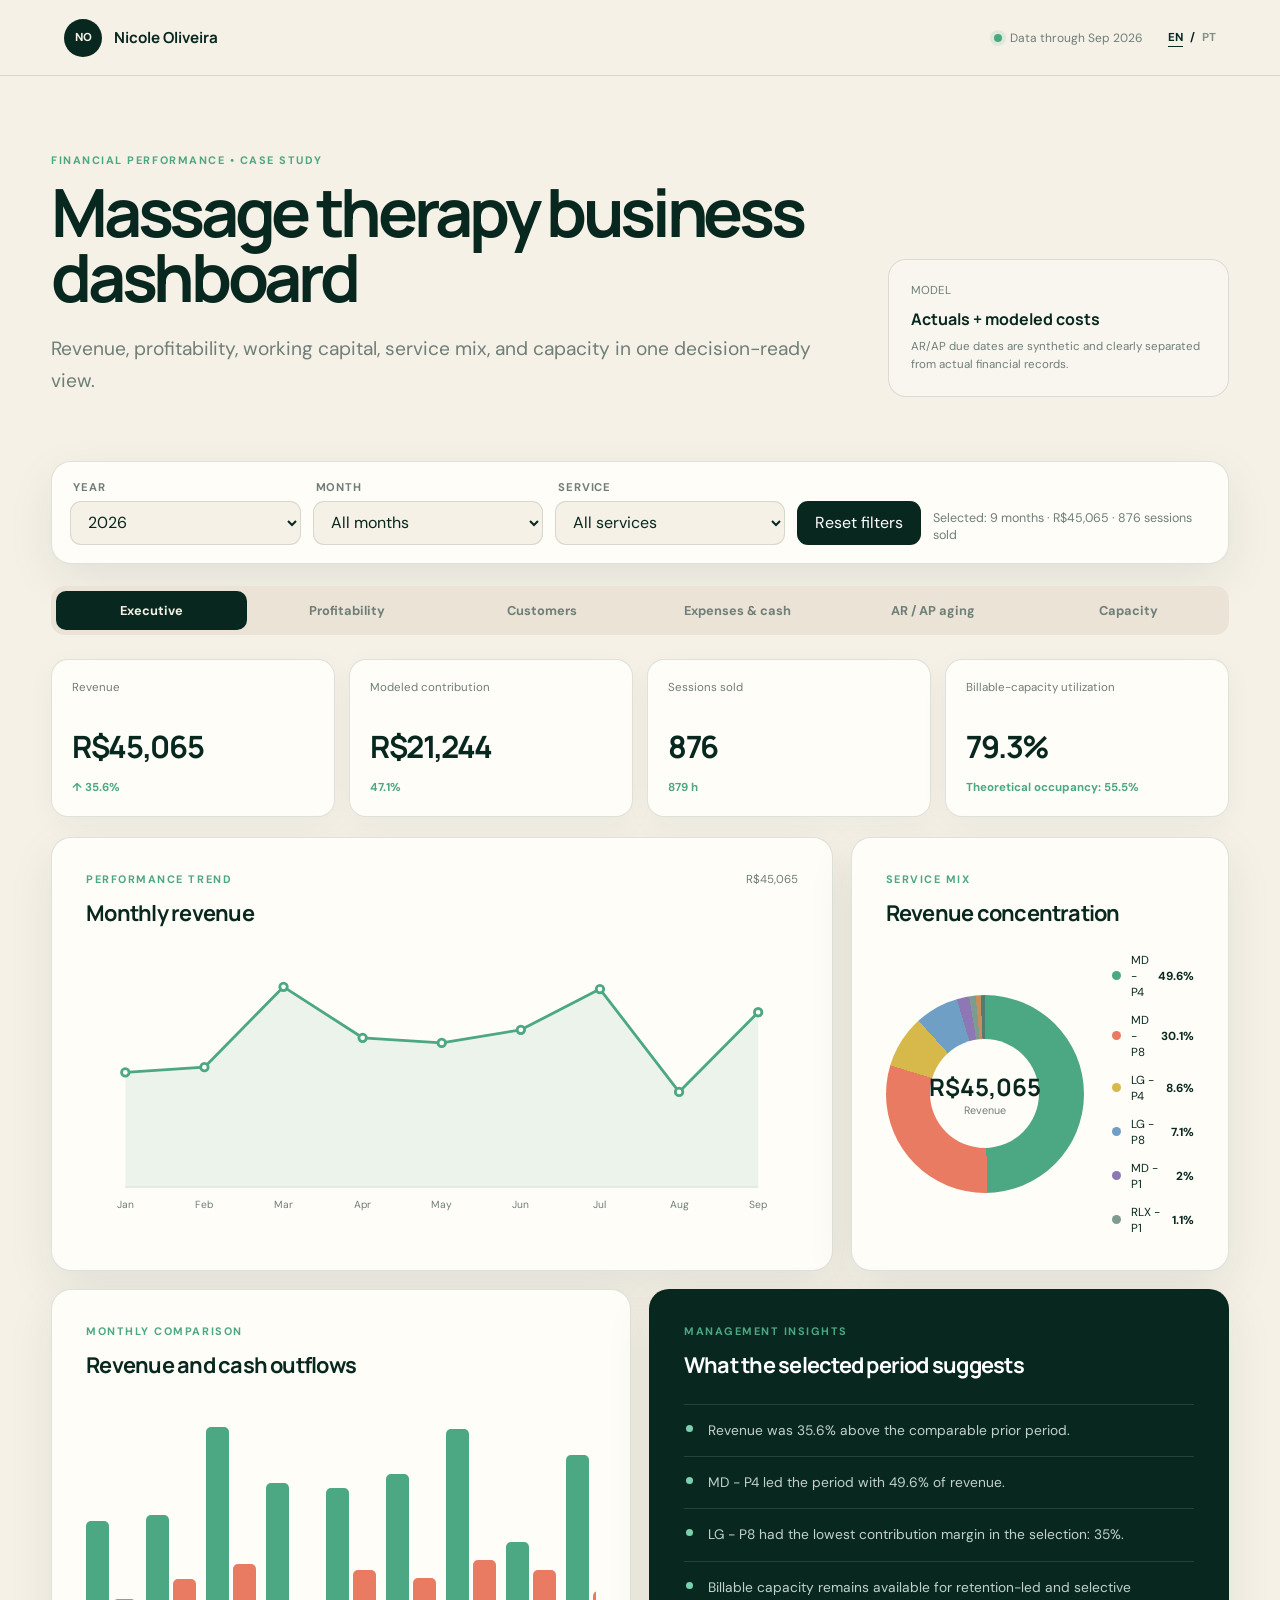
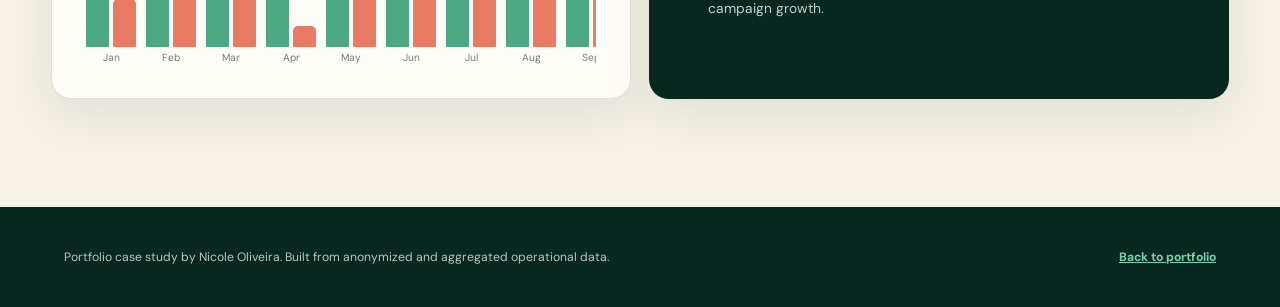
==== dashboard.html @ 1b16911d "Refresh dashboard language assets" ====
<!doctype html>
<html lang="en">
  <head>
    <meta charset="UTF-8" />
    <meta name="viewport" content="width=device-width, initial-scale=1.0" />
    <meta name="description" content="Interactive financial performance dashboard for a massage therapy practice." />
    <title>Financial Performance Dashboard | Nicole Oliveira</title>
    <link rel="preconnect" href="https://fonts.googleapis.com" />
    <link rel="preconnect" href="https://fonts.gstatic.com" crossorigin />
    <link href="https://fonts.googleapis.com/css2?family=DM+Sans:wght@400;500;600;700&amp;family=Manrope:wght@500;600;700&amp;display=swap" rel="stylesheet" />
    <link rel="stylesheet" href="dashboard.css" />
  </head>
  <body>
    <header class="dashboard-header">
      <a class="brand" id="portfolio-link" href="index.html#projects" aria-label="Back to Nicole Oliveira portfolio">
        <span>NO</span><strong>Nicole Oliveira</strong>
      </a>
      <div class="header-actions">
        <span class="data-status"><i></i><span data-i18n="status">Data through Sep 2026</span></span>
        <nav aria-label="Language selector">
          <a href="dashboard.html?lang=en" data-language="en">EN</a>
          <span>/</span>
          <a href="dashboard.html?lang=pt" data-language="pt">PT</a>
        </nav>
      </div>
    </header>

    <main>
      <section class="dashboard-intro">
        <div>
          <p class="eyebrow" data-i18n="eyebrow">FINANCIAL PERFORMANCE • CASE STUDY</p>
          <h1 data-i18n="title">Massage therapy business dashboard</h1>
          <p data-i18n="subtitle">Revenue, profitability, working capital, service mix, and capacity in one decision-ready view.</p>
        </div>
        <aside>
          <span data-i18n="modelLabel">MODEL</span>
          <strong data-i18n="modelValue">Actuals + modeled costs</strong>
          <small data-i18n="modelNote">AR/AP due dates are synthetic and clearly separated from actual financial records.</small>
        </aside>
      </section>

      <section class="filter-panel" aria-label="Dashboard filters">
        <label><span data-i18n="year">Year</span><select id="year-filter"></select></label>
        <label><span data-i18n="month">Month</span><select id="month-filter"></select></label>
        <label><span data-i18n="service">Service</span><select id="service-filter"></select></label>
        <button id="reset-filters" type="button" data-i18n="reset">Reset filters</button>
        <p id="filter-summary" aria-live="polite"></p>
      </section>

      <nav class="dashboard-tabs" aria-label="Dashboard views">
        <button class="active" data-view="executive" data-i18n="tabExecutive">Executive</button>
        <button data-view="profitability" data-i18n="tabProfitability">Profitability</button>
        <button data-view="customers" data-i18n="tabCustomers">Customers</button>
        <button data-view="cashflow" data-i18n="tabCashflow">Expenses &amp; cash</button>
        <button data-view="aging" data-i18n="tabAging">AR / AP aging</button>
        <button data-view="capacity" data-i18n="tabCapacity">Capacity</button>
      </nav>

      <section id="view-executive" class="dashboard-view active">
        <div id="executive-kpis" class="kpi-grid"></div>
        <div class="dashboard-grid wide-left">
          <article class="panel"><div class="panel-heading"><div><p data-i18n="trendLabel">PERFORMANCE TREND</p><h2 data-i18n="trendTitle">Monthly revenue</h2></div><span id="trend-total"></span></div><div id="revenue-trend" class="chart"></div></article>
          <article class="panel"><div class="panel-heading"><div><p data-i18n="mixLabel">SERVICE MIX</p><h2 data-i18n="mixTitle">Revenue concentration</h2></div></div><div id="service-mix" class="chart"></div></article>
        </div>
        <div class="dashboard-grid equal">
          <article class="panel"><div class="panel-heading"><div><p data-i18n="comparisonLabel">MONTHLY COMPARISON</p><h2 data-i18n="comparisonTitle">Revenue and cash outflows</h2></div></div><div id="revenue-expense-chart" class="chart"></div></article>
          <article class="panel insight-panel"><p data-i18n="insightsLabel">MANAGEMENT INSIGHTS</p><h2 data-i18n="insightsTitle">What the selected period suggests</h2><ul id="dynamic-insights"></ul></article>
        </div>
      </section>

      <section id="view-profitability" class="dashboard-view">
        <div id="profitability-kpis" class="kpi-grid compact"></div>
        <article class="panel"><div class="panel-heading"><div><p data-i18n="economicsLabel">SERVICE ECONOMICS</p><h2 data-i18n="economicsTitle">Revenue, contribution, margin, and profit per hour</h2></div></div><div class="table-wrap"><table><thead><tr><th data-i18n="service">Service</th><th data-i18n="revenue">Revenue</th><th data-i18n="sales">Sales</th><th data-i18n="hours">Hours</th><th data-i18n="contribution">Contribution</th><th data-i18n="margin">Margin</th><th data-i18n="profitHour">Profit / hour</th></tr></thead><tbody id="service-table"></tbody></table></div></article>
        <div class="dashboard-grid equal"><article class="panel"><div class="panel-heading"><div><p data-i18n="marginLabel">MARGIN PROFILE</p><h2 data-i18n="marginTitle">Contribution margin by service</h2></div></div><div id="margin-chart" class="chart"></div></article><article class="panel"><div class="panel-heading"><div><p data-i18n="pricingLabel">PRICING SIGNAL</p><h2 data-i18n="pricingTitle">Average realized price vs list price</h2></div></div><div id="pricing-chart" class="chart"></div></article></div>
      </section>

      <section id="view-customers" class="dashboard-view">
        <div id="customer-kpis" class="kpi-grid compact"></div>
        <div class="dashboard-grid equal"><article class="panel"><div class="panel-heading"><div><p data-i18n="retentionLabel">RETENTION</p><h2 data-i18n="retentionTitle">Repeat customer rate by year</h2></div></div><div id="retention-chart" class="chart"></div></article><article class="panel insight-panel"><p data-i18n="customerActionLabel">CUSTOMER ACTIONS</p><h2 data-i18n="customerActionTitle">How to turn retention into growth</h2><ul id="customer-actions"></ul></article></div>
      </section>

      <section id="view-cashflow" class="dashboard-view">
        <div id="cash-kpis" class="kpi-grid compact"></div>
        <div class="dashboard-grid equal"><article class="panel"><div class="panel-heading"><div><p data-i18n="expenseLabel">EXPENSE STRUCTURE</p><h2 data-i18n="expenseTitle">Spending by accounting group</h2></div></div><div id="expense-groups" class="chart"></div></article><article class="panel"><div class="panel-heading"><div><p data-i18n="cashLabel">CASH FLOW CLASSIFICATION</p><h2 data-i18n="cashTitle">Operating, investing, and financing</h2></div></div><div id="cash-flow-chart" class="chart"></div></article></div>
        <article class="panel"><div class="panel-heading"><div><p data-i18n="behaviorLabel">COST BEHAVIOR</p><h2 data-i18n="behaviorTitle">Fixed, variable, semivariable, and event-driven spending</h2></div></div><div id="behavior-chart" class="chart"></div></article>
      </section>

      <section id="view-aging" class="dashboard-view">
        <div id="aging-kpis" class="kpi-grid compact"></div>
        <div class="synthetic-banner"><strong data-i18n="syntheticTitle">Demonstration data</strong><span data-i18n="syntheticText">Payment and due dates used in AR/AP aging are synthetic. Actual revenue and expense amounts remain unchanged.</span></div>
        <div class="dashboard-grid equal"><article class="panel"><div class="panel-heading"><div><p>AR AGING</p><h2 data-i18n="arTitle">Accounts receivable by aging bucket</h2></div></div><div id="ar-aging-chart" class="chart"></div></article><article class="panel"><div class="panel-heading"><div><p>AP AGING</p><h2 data-i18n="apTitle">Accounts payable by aging bucket</h2></div></div><div id="ap-aging-chart" class="chart"></div></article></div>
      </section>

      <section id="view-capacity" class="dashboard-view">
        <div id="capacity-kpis" class="kpi-grid compact"></div>
        <article class="panel"><div class="panel-heading"><div><p data-i18n="capacityLabel">CAPACITY PLANNING</p><h2 data-i18n="capacityTitle">Theoretical and billable utilization by month</h2></div><span data-i18n="capacityNote">Billable capacity = 70% of 176 hours</span></div><div id="capacity-chart" class="chart"></div></article>
        <div class="dashboard-grid equal"><article class="panel insight-panel"><p data-i18n="peakLabel">PEAK MANAGEMENT</p><h2 data-i18n="peakTitle">Use pricing and mix when capacity is tight</h2><ul id="capacity-actions"></ul></article><article class="panel"><div class="panel-heading"><div><p data-i18n="serviceHoursLabel">SERVICE HOURS</p><h2 data-i18n="serviceHoursTitle">Hours consumed by service</h2></div></div><div id="service-hours-chart" class="chart"></div></article></div>
      </section>
    </main>

    <footer><p data-i18n="footer">Portfolio case study by Nicole Oliveira. Built from anonymized and aggregated operational data.</p><a id="footer-portfolio-link" href="index.html#projects" data-i18n="back">Back to portfolio</a></footer>
    <script src="dashboard.js?v=3d300482" defer></script>
  </body>
</html>
---- dashboard.css ----
:root {
  --ink: #08271f;
  --ink-2: #103a30;
  --paper: #f5f1e7;
  --paper-2: #ebe4d6;
  --mint: #79d2af;
  --mint-2: #4ca783;
  --coral: #e87b61;
  --gold: #d7b84b;
  --blue: #6f9fc5;
  --muted: #6f7e78;
  --line: rgba(8, 39, 31, 0.13);
  --shadow: 0 16px 48px rgba(8, 39, 31, 0.08);
}

* { box-sizing: border-box; }
html { scroll-behavior: smooth; }
body { margin: 0; color: var(--ink); background: var(--paper); font-family: "DM Sans", sans-serif; }
button, select { font: inherit; }
a { color: inherit; }

.dashboard-header { position: sticky; top: 0; z-index: 20; display: flex; min-height: 76px; padding: 0 clamp(22px, 5vw, 72px); align-items: center; justify-content: space-between; border-bottom: 1px solid var(--line); background: rgba(245, 241, 231, 0.94); backdrop-filter: blur(16px); }
.brand { display: flex; align-items: center; gap: 12px; text-decoration: none; }
.brand > span { display: grid; width: 38px; aspect-ratio: 1; place-items: center; border-radius: 50%; color: var(--paper); background: var(--ink); font-size: .72rem; font-weight: 700; }
.brand strong { font-family: Manrope, sans-serif; font-size: .95rem; }
.header-actions { display: flex; align-items: center; gap: 25px; }
.header-actions nav { display: flex; gap: 7px; font-size: .72rem; font-weight: 700; }
.header-actions nav a { text-decoration: none; opacity: .48; }
.header-actions nav a.active { opacity: 1; text-decoration: underline; text-underline-offset: 5px; }
.data-status { display: flex; align-items: center; gap: 8px; color: var(--muted); font-size: .75rem; }
.data-status i { width: 8px; height: 8px; border-radius: 50%; background: var(--mint-2); box-shadow: 0 0 0 4px rgba(76,167,131,.12); }

main { width: min(1500px, 100%); margin: auto; padding: clamp(42px, 6vw, 84px) clamp(18px, 4vw, 62px) 90px; }
.dashboard-intro { display: grid; align-items: end; grid-template-columns: 1.4fr .6fr; gap: 40px; }
.eyebrow, .panel-heading p, .insight-panel > p { margin: 0 0 12px; color: var(--mint-2); font-size: .68rem; font-weight: 700; letter-spacing: .14em; }
.dashboard-intro h1 { max-width: 850px; margin: 0; font-family: Manrope, sans-serif; font-size: clamp(2.35rem, 5.2vw, 5.4rem); letter-spacing: -.065em; line-height: .98; }
.dashboard-intro > div > p:last-child { max-width: 760px; margin: 24px 0 0; color: var(--muted); font-size: clamp(1rem, 1.5vw, 1.2rem); line-height: 1.65; }
.dashboard-intro aside { padding: 22px; border: 1px solid var(--line); border-radius: 18px; background: rgba(255,255,255,.38); }
.dashboard-intro aside span, .dashboard-intro aside small { display: block; color: var(--muted); font-size: .72rem; line-height: 1.55; }
.dashboard-intro aside strong { display: block; margin: 8px 0; font-family: Manrope, sans-serif; }

.filter-panel { display: grid; margin: clamp(38px, 5vw, 65px) 0 22px; padding: 18px; align-items: end; border: 1px solid var(--line); border-radius: 20px; background: #fffdf8; box-shadow: var(--shadow); grid-template-columns: repeat(3, minmax(130px, 1fr)) auto minmax(180px, 1.2fr); gap: 12px; }
.filter-panel label span { display: block; margin: 0 0 7px 3px; color: var(--muted); font-size: .7rem; font-weight: 700; text-transform: uppercase; letter-spacing: .08em; }
.filter-panel select { width: 100%; min-height: 44px; padding: 0 38px 0 13px; border: 1px solid var(--line); border-radius: 11px; color: var(--ink); background: var(--paper); }
.filter-panel button { min-height: 44px; padding: 0 18px; border: 0; border-radius: 11px; color: white; background: var(--ink); cursor: pointer; }
.filter-panel p { margin: 0; color: var(--muted); font-size: .78rem; line-height: 1.4; }

.dashboard-tabs { display: flex; margin: 0 0 24px; padding: 5px; gap: 4px; overflow-x: auto; border-radius: 14px; background: var(--paper-2); }
.dashboard-tabs button { flex: 1; min-width: max-content; padding: 11px 14px; border: 0; border-radius: 10px; color: var(--muted); background: transparent; cursor: pointer; font-size: .8rem; font-weight: 700; }
.dashboard-tabs button.active { color: var(--paper); background: var(--ink); }
.dashboard-view { display: none; }
.dashboard-view.active { display: block; animation: reveal .25s ease; }
@keyframes reveal { from { opacity: .3; transform: translateY(5px); } }

.kpi-grid { display: grid; margin-bottom: 20px; grid-template-columns: repeat(4, 1fr); gap: 14px; }
.kpi-grid.compact { grid-template-columns: repeat(4, 1fr); }
.kpi { min-height: 145px; padding: 20px; border: 1px solid var(--line); border-radius: 17px; background: #fffdf8; box-shadow: 0 8px 28px rgba(8,39,31,.045); }
.kpi small { display: block; min-height: 32px; color: var(--muted); font-size: .72rem; line-height: 1.35; }
.kpi strong { display: block; margin: 13px 0 8px; font-family: Manrope, sans-serif; font-size: clamp(1.45rem, 2.4vw, 2.35rem); letter-spacing: -.045em; }
.kpi span { color: var(--mint-2); font-size: .72rem; font-weight: 700; }
.kpi.negative span { color: var(--coral); }

.dashboard-grid { display: grid; margin-bottom: 18px; gap: 18px; }
.dashboard-grid.wide-left { grid-template-columns: 1.55fr .75fr; }
.dashboard-grid.equal { grid-template-columns: repeat(2, 1fr); }
.panel { min-width: 0; padding: clamp(20px, 2.8vw, 34px); border: 1px solid var(--line); border-radius: 20px; background: #fffdf8; box-shadow: var(--shadow); }
.panel-heading { display: flex; margin-bottom: 24px; align-items: start; justify-content: space-between; gap: 20px; }
.panel-heading h2, .insight-panel h2 { margin: 0; font-family: Manrope, sans-serif; font-size: clamp(1.1rem, 1.7vw, 1.55rem); letter-spacing: -.035em; }
.panel-heading > span { color: var(--muted); font-size: .72rem; }
.chart { min-height: 250px; }

.bar-list { display: grid; gap: 15px; }
.bar-row { display: grid; grid-template-columns: minmax(90px, 1fr) minmax(130px, 3fr) auto; align-items: center; gap: 12px; }
.bar-row label { overflow: hidden; font-size: .77rem; text-overflow: ellipsis; white-space: nowrap; }
.bar-track { height: 11px; overflow: hidden; border-radius: 999px; background: var(--paper-2); }
.bar-track i { display: block; height: 100%; border-radius: inherit; background: var(--mint-2); }
.bar-row:nth-child(2n) .bar-track i { background: var(--coral); }
.bar-row b { min-width: 74px; font-size: .74rem; text-align: right; }

.donut-wrap { display: grid; grid-template-columns: minmax(150px, 220px) 1fr; align-items: center; gap: 28px; }
.data-donut { position: relative; display: grid; width: 100%; aspect-ratio: 1; place-items: center; border-radius: 50%; }
.data-donut::after { width: 55%; height: 55%; content: ""; border-radius: 50%; background: #fffdf8; }
.donut-center { position: absolute; z-index: 1; text-align: center; }
.donut-center strong, .donut-center span { display: block; }
.donut-center strong { font-family: Manrope, sans-serif; font-size: 1.5rem; }
.donut-center span { color: var(--muted); font-size: .67rem; }
.legend { display: grid; gap: 12px; }
.legend div { display: grid; grid-template-columns: 10px 1fr auto; align-items: center; gap: 9px; font-size: .73rem; }
.legend i { width: 9px; height: 9px; border-radius: 50%; }

.trend-svg { width: 100%; height: 270px; overflow: visible; }
.trend-svg text { fill: var(--muted); font: 11px "DM Sans"; }
.trend-svg .grid { stroke: var(--line); stroke-width: 1; }
.trend-svg .area { fill: rgba(76,167,131,.11); }
.trend-svg .line { fill: none; stroke: var(--mint-2); stroke-width: 3; stroke-linecap: round; stroke-linejoin: round; }
.trend-svg circle { fill: #fffdf8; stroke: var(--mint-2); stroke-width: 3; }

.comparison-bars { display: flex; min-height: 260px; align-items: end; gap: 10px; overflow-x: auto; }
.comparison-group { display: grid; min-width: 50px; flex: 1; grid-template-columns: 1fr 1fr; align-items: end; gap: 4px; }
.comparison-group i { display: block; min-height: 2px; border-radius: 5px 5px 1px 1px; background: var(--mint-2); }
.comparison-group i:nth-child(2) { background: var(--coral); }
.comparison-group span { grid-column: 1 / -1; color: var(--muted); font-size: .64rem; text-align: center; }

.insight-panel { color: var(--paper); background: var(--ink); }
.insight-panel h2 { color: white; }
.insight-panel ul { margin: 24px 0 0; padding: 0; list-style: none; }
.insight-panel li { position: relative; padding: 15px 0 15px 24px; border-top: 1px solid rgba(255,255,255,.12); color: #c3d1cc; font-size: .86rem; line-height: 1.55; }
.insight-panel li::before { position: absolute; top: 20px; left: 2px; width: 7px; height: 7px; content: ""; border-radius: 50%; background: var(--mint); }

.table-wrap { overflow-x: auto; }
table { width: 100%; border-collapse: collapse; }
th, td { padding: 14px 12px; border-bottom: 1px solid var(--line); font-size: .78rem; text-align: right; white-space: nowrap; }
th { color: var(--muted); font-size: .66rem; letter-spacing: .06em; text-transform: uppercase; }
th:first-child, td:first-child { text-align: left; }
td strong { font-weight: 700; }
.margin-pill { display: inline-block; min-width: 58px; padding: 5px 8px; border-radius: 999px; color: var(--ink); background: rgba(121,210,175,.25); text-align: center; }
.margin-pill.low { color: #7d2d1c; background: rgba(232,123,97,.2); }

.synthetic-banner { display: flex; margin: 0 0 18px; padding: 15px 18px; align-items: center; gap: 15px; border: 1px solid rgba(215,184,75,.45); border-radius: 14px; background: rgba(215,184,75,.13); }
.synthetic-banner strong { font-size: .78rem; }
.synthetic-banner span { color: var(--muted); font-size: .76rem; }

.capacity-list { display: grid; gap: 14px; }
.capacity-row { display: grid; grid-template-columns: 62px 1fr 80px; align-items: center; gap: 12px; }
.capacity-row > span { color: var(--muted); font-size: .7rem; }
.capacity-track { position: relative; height: 22px; border-radius: 7px; background: var(--paper-2); }
.capacity-track::after { position: absolute; top: -3px; bottom: -3px; left: 70%; width: 2px; content: ""; background: var(--gold); }
.capacity-track i { display: block; height: 100%; max-width: 100%; border-radius: inherit; background: var(--mint-2); }
.capacity-row.high .capacity-track i { background: var(--coral); }
.capacity-row b { font-size: .72rem; text-align: right; }

footer { display: flex; padding: 30px clamp(22px, 5vw, 72px); align-items: center; justify-content: space-between; gap: 20px; color: #b7c8c1; background: var(--ink); font-size: .76rem; }
footer a { color: var(--mint); font-weight: 700; }

@media (max-width: 1050px) {
  .filter-panel { grid-template-columns: repeat(3, 1fr); }
  .filter-panel p { grid-column: 2 / -1; }
  .kpi-grid, .kpi-grid.compact { grid-template-columns: repeat(2, 1fr); }
  .dashboard-grid.wide-left { grid-template-columns: 1fr; }
}

@media (max-width: 760px) {
  .dashboard-header { min-height: 66px; }
  .brand strong, .data-status { display: none; }
  .dashboard-intro { grid-template-columns: 1fr; }
  .filter-panel { grid-template-columns: 1fr 1fr; }
  .filter-panel label:last-of-type { grid-column: 1 / -1; }
  .filter-panel p { grid-column: 1 / -1; }
  .dashboard-grid.equal { grid-template-columns: 1fr; }
  .donut-wrap { grid-template-columns: 1fr; }
  .data-donut { width: min(210px, 70%); margin: auto; }
  .bar-row { grid-template-columns: minmax(80px, 1fr) minmax(100px, 2fr); }
  .bar-row b { grid-column: 2; text-align: left; }
  footer { align-items: start; flex-direction: column; }
}

@media (max-width: 480px) {
  main { padding-inline: 14px; }
  .filter-panel, .kpi-grid, .kpi-grid.compact { grid-template-columns: 1fr; }
  .filter-panel label:last-of-type, .filter-panel p { grid-column: auto; }
  .kpi { min-height: 120px; }
  .panel { padding: 18px; }
  .synthetic-banner { align-items: start; flex-direction: column; }
}
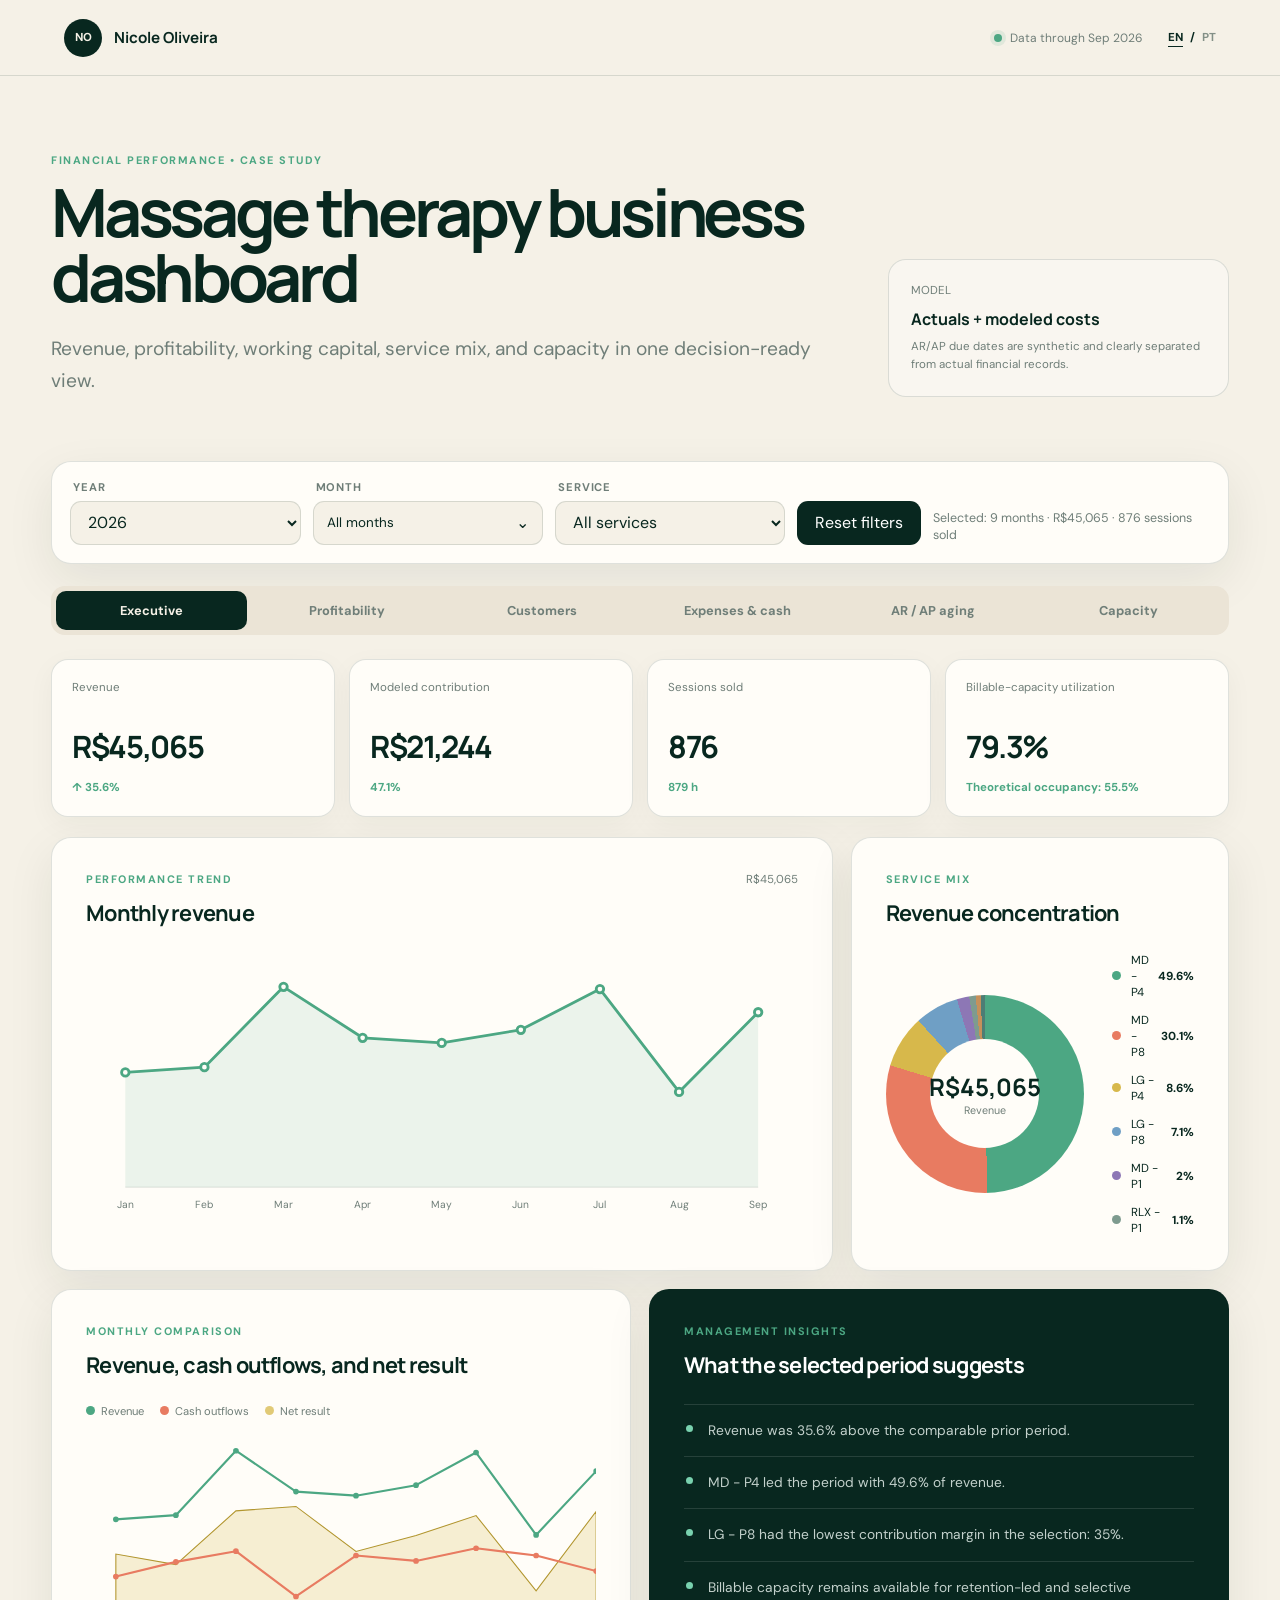
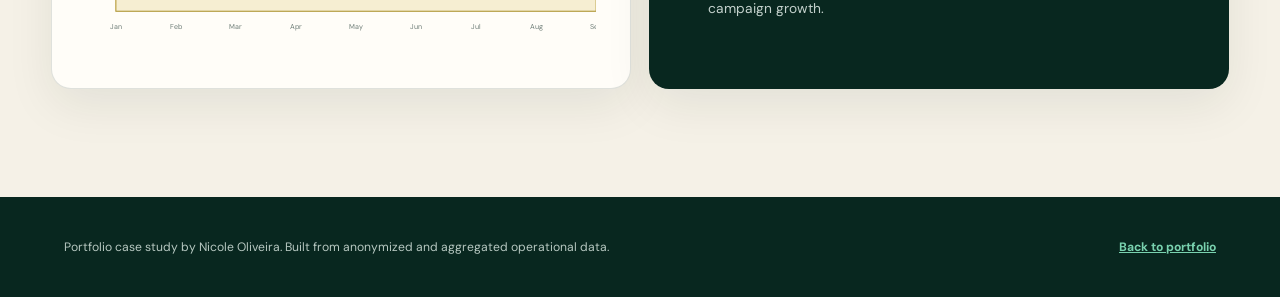
==== commit 36f8b8ea: "Add multi-month analysis and realistic AR AP aging" ====
--- a/dashboard.html
+++ b/dashboard.html
@@ -8,7 +8,7 @@
     <link rel="preconnect" href="https://fonts.googleapis.com" />
     <link rel="preconnect" href="https://fonts.gstatic.com" crossorigin />
     <link href="https://fonts.googleapis.com/css2?family=DM+Sans:wght@400;500;600;700&amp;family=Manrope:wght@500;600;700&amp;display=swap" rel="stylesheet" />
-    <link rel="stylesheet" href="dashboard.css" />
+    <link rel="stylesheet" href="dashboard.css?v=20261008-1" />
   </head>
   <body>
     <header class="dashboard-header">
@@ -41,7 +41,7 @@
 
       <section class="filter-panel" aria-label="Dashboard filters">
         <label><span data-i18n="year">Year</span><select id="year-filter"></select></label>
-        <label><span data-i18n="month">Month</span><select id="month-filter"></select></label>
+        <div class="month-control"><span data-i18n="month">Month</span><details id="month-filter" class="multi-select"><summary id="month-summary">All months</summary><div id="month-options" class="month-options"></div></details></div>
         <label><span data-i18n="service">Service</span><select id="service-filter"></select></label>
         <button id="reset-filters" type="button" data-i18n="reset">Reset filters</button>
         <p id="filter-summary" aria-live="polite"></p>
@@ -63,7 +63,7 @@
           <article class="panel"><div class="panel-heading"><div><p data-i18n="mixLabel">SERVICE MIX</p><h2 data-i18n="mixTitle">Revenue concentration</h2></div></div><div id="service-mix" class="chart"></div></article>
         </div>
         <div class="dashboard-grid equal">
-          <article class="panel"><div class="panel-heading"><div><p data-i18n="comparisonLabel">MONTHLY COMPARISON</p><h2 data-i18n="comparisonTitle">Revenue and cash outflows</h2></div></div><div id="revenue-expense-chart" class="chart"></div></article>
+          <article class="panel"><div class="panel-heading"><div><p data-i18n="comparisonLabel">MONTHLY COMPARISON</p><h2 data-i18n="comparisonTitle">Revenue, cash outflows, and net result</h2></div></div><div id="revenue-expense-chart" class="chart"></div></article>
           <article class="panel insight-panel"><p data-i18n="insightsLabel">MANAGEMENT INSIGHTS</p><h2 data-i18n="insightsTitle">What the selected period suggests</h2><ul id="dynamic-insights"></ul></article>
         </div>
       </section>
@@ -87,7 +87,7 @@
 
       <section id="view-aging" class="dashboard-view">
         <div id="aging-kpis" class="kpi-grid compact"></div>
-        <div class="synthetic-banner"><strong data-i18n="syntheticTitle">Demonstration data</strong><span data-i18n="syntheticText">Payment and due dates used in AR/AP aging are synthetic. Actual revenue and expense amounts remain unchanged.</span></div>
+        <div class="synthetic-banner"><strong data-i18n="syntheticTitle">Demonstration data</strong><span data-i18n="syntheticText">AR/AP payment timing and aging buckets are synthetic. Past-due percentages refer only to the current open balance, not to all transactions. Actual revenue and expense amounts remain unchanged.</span></div>
         <div class="dashboard-grid equal"><article class="panel"><div class="panel-heading"><div><p>AR AGING</p><h2 data-i18n="arTitle">Accounts receivable by aging bucket</h2></div></div><div id="ar-aging-chart" class="chart"></div></article><article class="panel"><div class="panel-heading"><div><p>AP AGING</p><h2 data-i18n="apTitle">Accounts payable by aging bucket</h2></div></div><div id="ap-aging-chart" class="chart"></div></article></div>
       </section>
 
@@ -99,6 +99,6 @@
     </main>
 
     <footer><p data-i18n="footer">Portfolio case study by Nicole Oliveira. Built from anonymized and aggregated operational data.</p><a id="footer-portfolio-link" href="index.html#projects" data-i18n="back">Back to portfolio</a></footer>
-    <script src="dashboard.js?v=3d300482" defer></script>
+    <script src="dashboard.js?v=20261008-1" defer></script>
   </body>
 </html>
--- a/dashboard.css
+++ b/dashboard.css
@@ -40,7 +40,7 @@
 .dashboard-intro aside strong { display: block; margin: 8px 0; font-family: Manrope, sans-serif; }
 
 .filter-panel { display: grid; margin: clamp(38px, 5vw, 65px) 0 22px; padding: 18px; align-items: end; border: 1px solid var(--line); border-radius: 20px; background: #fffdf8; box-shadow: var(--shadow); grid-template-columns: repeat(3, minmax(130px, 1fr)) auto minmax(180px, 1.2fr); gap: 12px; }
-.filter-panel label span { display: block; margin: 0 0 7px 3px; color: var(--muted); font-size: .7rem; font-weight: 700; text-transform: uppercase; letter-spacing: .08em; }
+.filter-panel > label span, .month-control > span { display: block; margin: 0 0 7px 3px; color: var(--muted); font-size: .7rem; font-weight: 700; text-transform: uppercase; letter-spacing: .08em; }
 .filter-panel select { width: 100%; min-height: 44px; padding: 0 38px 0 13px; border: 1px solid var(--line); border-radius: 11px; color: var(--ink); background: var(--paper); }
 .filter-panel button { min-height: 44px; padding: 0 18px; border: 0; border-radius: 11px; color: white; background: var(--ink); cursor: pointer; }
 .filter-panel p { margin: 0; color: var(--muted); font-size: .78rem; line-height: 1.4; }
@@ -95,11 +95,20 @@
 .trend-svg .line { fill: none; stroke: var(--mint-2); stroke-width: 3; stroke-linecap: round; stroke-linejoin: round; }
 .trend-svg circle { fill: #fffdf8; stroke: var(--mint-2); stroke-width: 3; }
 
-.comparison-bars { display: flex; min-height: 260px; align-items: end; gap: 10px; overflow-x: auto; }
-.comparison-group { display: grid; min-width: 50px; flex: 1; grid-template-columns: 1fr 1fr; align-items: end; gap: 4px; }
-.comparison-group i { display: block; min-height: 2px; border-radius: 5px 5px 1px 1px; background: var(--mint-2); }
-.comparison-group i:nth-child(2) { background: var(--coral); }
-.comparison-group span { grid-column: 1 / -1; color: var(--muted); font-size: .64rem; text-align: center; }
+.combo-legend { display: flex; margin-bottom: 10px; gap: 16px; flex-wrap: wrap; color: var(--muted); font-size: .7rem; }
+.combo-legend span::before { display: inline-block; width: 9px; height: 9px; margin-right: 6px; content: ""; border-radius: 50%; background: var(--mint-2); }
+.combo-legend .expenses::before { background: var(--coral); }
+.combo-legend .result::before { background: rgba(215,184,75,.75); }
+.combo-svg { width: 100%; min-width: 540px; overflow: visible; }
+.combo-svg .zero { stroke: #c7cfc9; stroke-width: 1; }
+.combo-svg .result-area { fill: rgba(215,184,75,.22); stroke: #b2962f; stroke-width: 1.5; }
+.combo-svg .revenue-line, .combo-svg .expense-line { fill: none; stroke-width: 3; stroke-linecap: round; stroke-linejoin: round; }
+.combo-svg .revenue-line { stroke: var(--mint-2); }
+.combo-svg .expense-line { stroke: var(--coral); }
+.combo-svg .revenue-point { fill: var(--mint-2); }
+.combo-svg .expense-point { fill: var(--coral); }
+.combo-svg text { fill: var(--muted); font-size: 10px; }
+#revenue-expense-chart { overflow-x: auto; }
 
 .insight-panel { color: var(--paper); background: var(--ink); }
 .insight-panel h2 { color: white; }
@@ -162,3 +171,12 @@
   .panel { padding: 18px; }
   .synthetic-banner { align-items: start; flex-direction: column; }
 }
+.month-control { position: relative; min-width: 0; }
+.multi-select { position: relative; }
+.multi-select summary { display: flex; min-height: 44px; padding: 0 13px; align-items: center; justify-content: space-between; overflow: hidden; border: 1px solid var(--line); border-radius: 11px; background: var(--paper); cursor: pointer; font-size: .84rem; text-overflow: ellipsis; white-space: nowrap; list-style: none; }
+.multi-select summary::-webkit-details-marker { display: none; }
+.multi-select summary::after { content: "⌄"; font-size: 1rem; }
+.month-options { position: absolute; z-index: 20; top: calc(100% + 7px); left: 0; display: grid; width: max(100%, 210px); max-height: 285px; padding: 10px; overflow-y: auto; border: 1px solid var(--line); border-radius: 13px; background: #fffdf8; box-shadow: var(--shadow); grid-template-columns: 1fr 1fr; gap: 4px; }
+.month-options label { display: flex; padding: 8px; align-items: center; gap: 8px; border-radius: 8px; cursor: pointer; font-size: .76rem; text-transform: capitalize; }
+.month-options label:hover { background: var(--paper-2); }
+.month-options input { accent-color: var(--ink); }
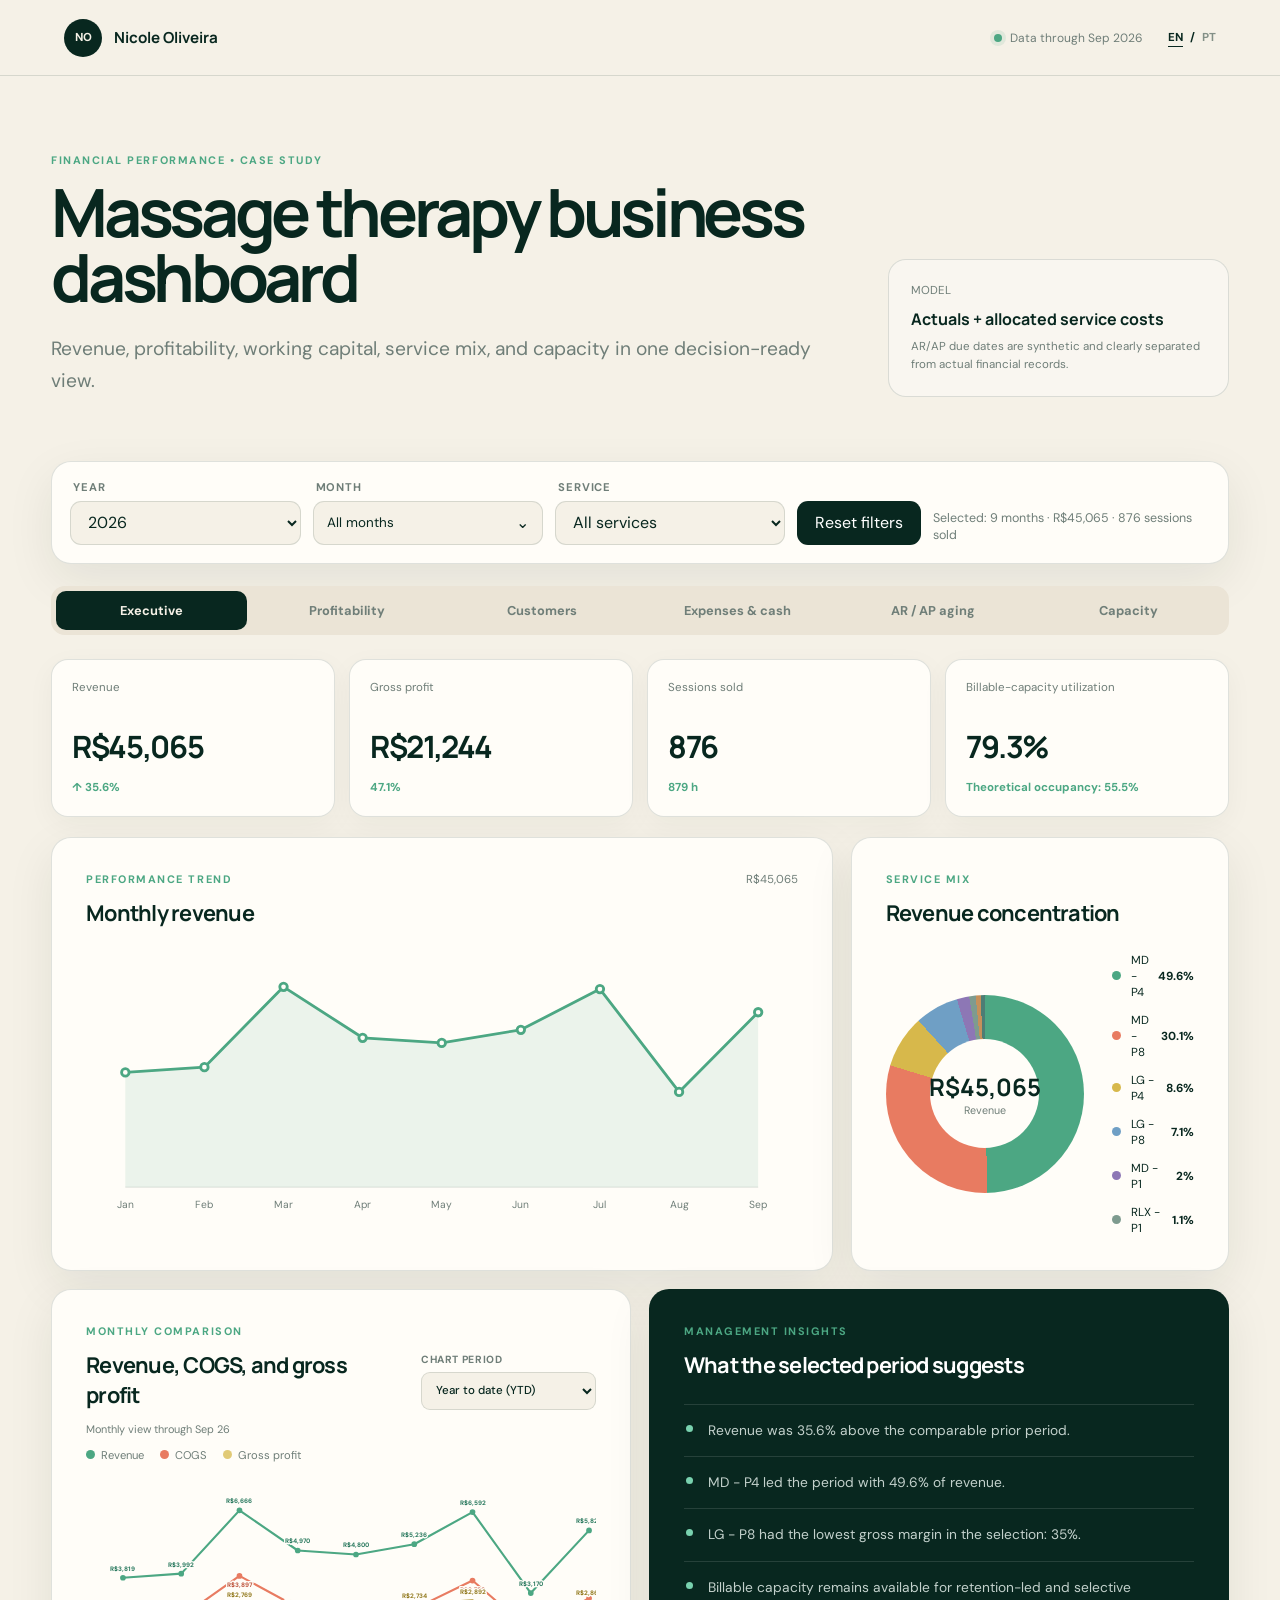
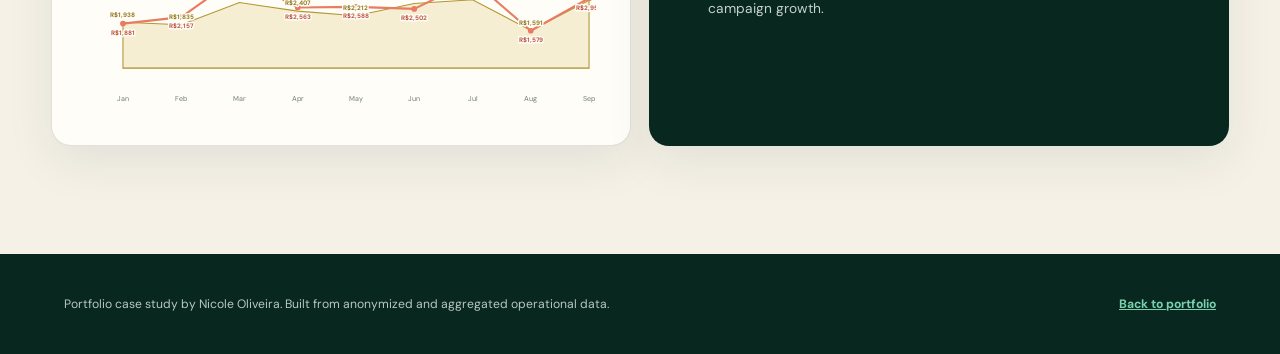
==== commit 14190a1b: "Add independent YTD filter to monthly comparison Keep September reporting metrics separate while all" ====
--- a/dashboard.html
+++ b/dashboard.html
@@ -8,7 +8,7 @@
     <link rel="preconnect" href="https://fonts.googleapis.com" />
     <link rel="preconnect" href="https://fonts.gstatic.com" crossorigin />
     <link href="https://fonts.googleapis.com/css2?family=DM+Sans:wght@400;500;600;700&amp;family=Manrope:wght@500;600;700&amp;display=swap" rel="stylesheet" />
-    <link rel="stylesheet" href="dashboard.css?v=20261008-1" />
+    <link rel="stylesheet" href="dashboard.css?v=20261009-2" />
   </head>
   <body>
     <header class="dashboard-header">
@@ -63,7 +63,7 @@
           <article class="panel"><div class="panel-heading"><div><p data-i18n="mixLabel">SERVICE MIX</p><h2 data-i18n="mixTitle">Revenue concentration</h2></div></div><div id="service-mix" class="chart"></div></article>
         </div>
         <div class="dashboard-grid equal">
-          <article class="panel"><div class="panel-heading"><div><p data-i18n="comparisonLabel">MONTHLY COMPARISON</p><h2 data-i18n="comparisonTitle">Revenue, cash outflows, and net result</h2></div></div><div id="revenue-expense-chart" class="chart"></div></article>
+          <article class="panel"><div class="panel-heading comparison-heading"><div><p data-i18n="comparisonLabel">MONTHLY COMPARISON</p><h2 data-i18n="comparisonTitle">Revenue, COGS, and gross profit</h2></div><label class="chart-period-control"><span data-i18n="chartPeriod">Chart period</span><select id="comparison-period"><option value="ytd" data-i18n="chartYtd">Year to date (YTD)</option><option value="selected" data-i18n="chartSelected">Selected period</option></select></label></div><div id="comparison-period-note" class="chart-period-note"></div><div id="revenue-expense-chart" class="chart"></div></article>
           <article class="panel insight-panel"><p data-i18n="insightsLabel">MANAGEMENT INSIGHTS</p><h2 data-i18n="insightsTitle">What the selected period suggests</h2><ul id="dynamic-insights"></ul></article>
         </div>
       </section>
@@ -99,6 +99,6 @@
     </main>
 
     <footer><p data-i18n="footer">Portfolio case study by Nicole Oliveira. Built from anonymized and aggregated operational data.</p><a id="footer-portfolio-link" href="index.html#projects" data-i18n="back">Back to portfolio</a></footer>
-    <script src="dashboard.js?v=20261008-1" defer></script>
+    <script src="dashboard.js?v=20261009-2" defer></script>
   </body>
 </html>
--- a/dashboard.css
+++ b/dashboard.css
@@ -96,6 +96,10 @@
 .trend-svg circle { fill: #fffdf8; stroke: var(--mint-2); stroke-width: 3; }
 
 .combo-legend { display: flex; margin-bottom: 10px; gap: 16px; flex-wrap: wrap; color: var(--muted); font-size: .7rem; }
+.comparison-heading { align-items: end; }
+.chart-period-control { display: grid; min-width: 175px; gap: 6px; color: var(--muted); font-size: .65rem; font-weight: 700; letter-spacing: .06em; text-transform: uppercase; }
+.chart-period-control select { min-height: 38px; padding: 0 32px 0 10px; border: 1px solid var(--line); border-radius: 9px; color: var(--ink); background: var(--paper); font: 500 .72rem "DM Sans", sans-serif; text-transform: none; letter-spacing: 0; }
+.chart-period-note { margin: -12px 0 12px; color: var(--muted); font-size: .68rem; }
 .combo-legend span::before { display: inline-block; width: 9px; height: 9px; margin-right: 6px; content: ""; border-radius: 50%; background: var(--mint-2); }
 .combo-legend .expenses::before { background: var(--coral); }
 .combo-legend .result::before { background: rgba(215,184,75,.75); }
@@ -108,6 +112,10 @@
 .combo-svg .revenue-point { fill: var(--mint-2); }
 .combo-svg .expense-point { fill: var(--coral); }
 .combo-svg text { fill: var(--muted); font-size: 10px; }
+.combo-svg .value-label { paint-order: stroke; stroke: #fffdf8; stroke-width: 4px; stroke-linejoin: round; font-size: 9px; font-weight: 700; }
+.combo-svg .revenue-value { fill: #28785d; }
+.combo-svg .expense-value { fill: #bd543d; }
+.combo-svg .result-value { fill: #92791d; }
 #revenue-expense-chart { overflow-x: auto; }
 
 .insight-panel { color: var(--paper); background: var(--ink); }
@@ -170,6 +178,8 @@
   .kpi { min-height: 120px; }
   .panel { padding: 18px; }
   .synthetic-banner { align-items: start; flex-direction: column; }
+  .comparison-heading { align-items: start; flex-direction: column; }
+  .chart-period-control { width: 100%; }
 }
 .month-control { position: relative; min-width: 0; }
 .multi-select { position: relative; }
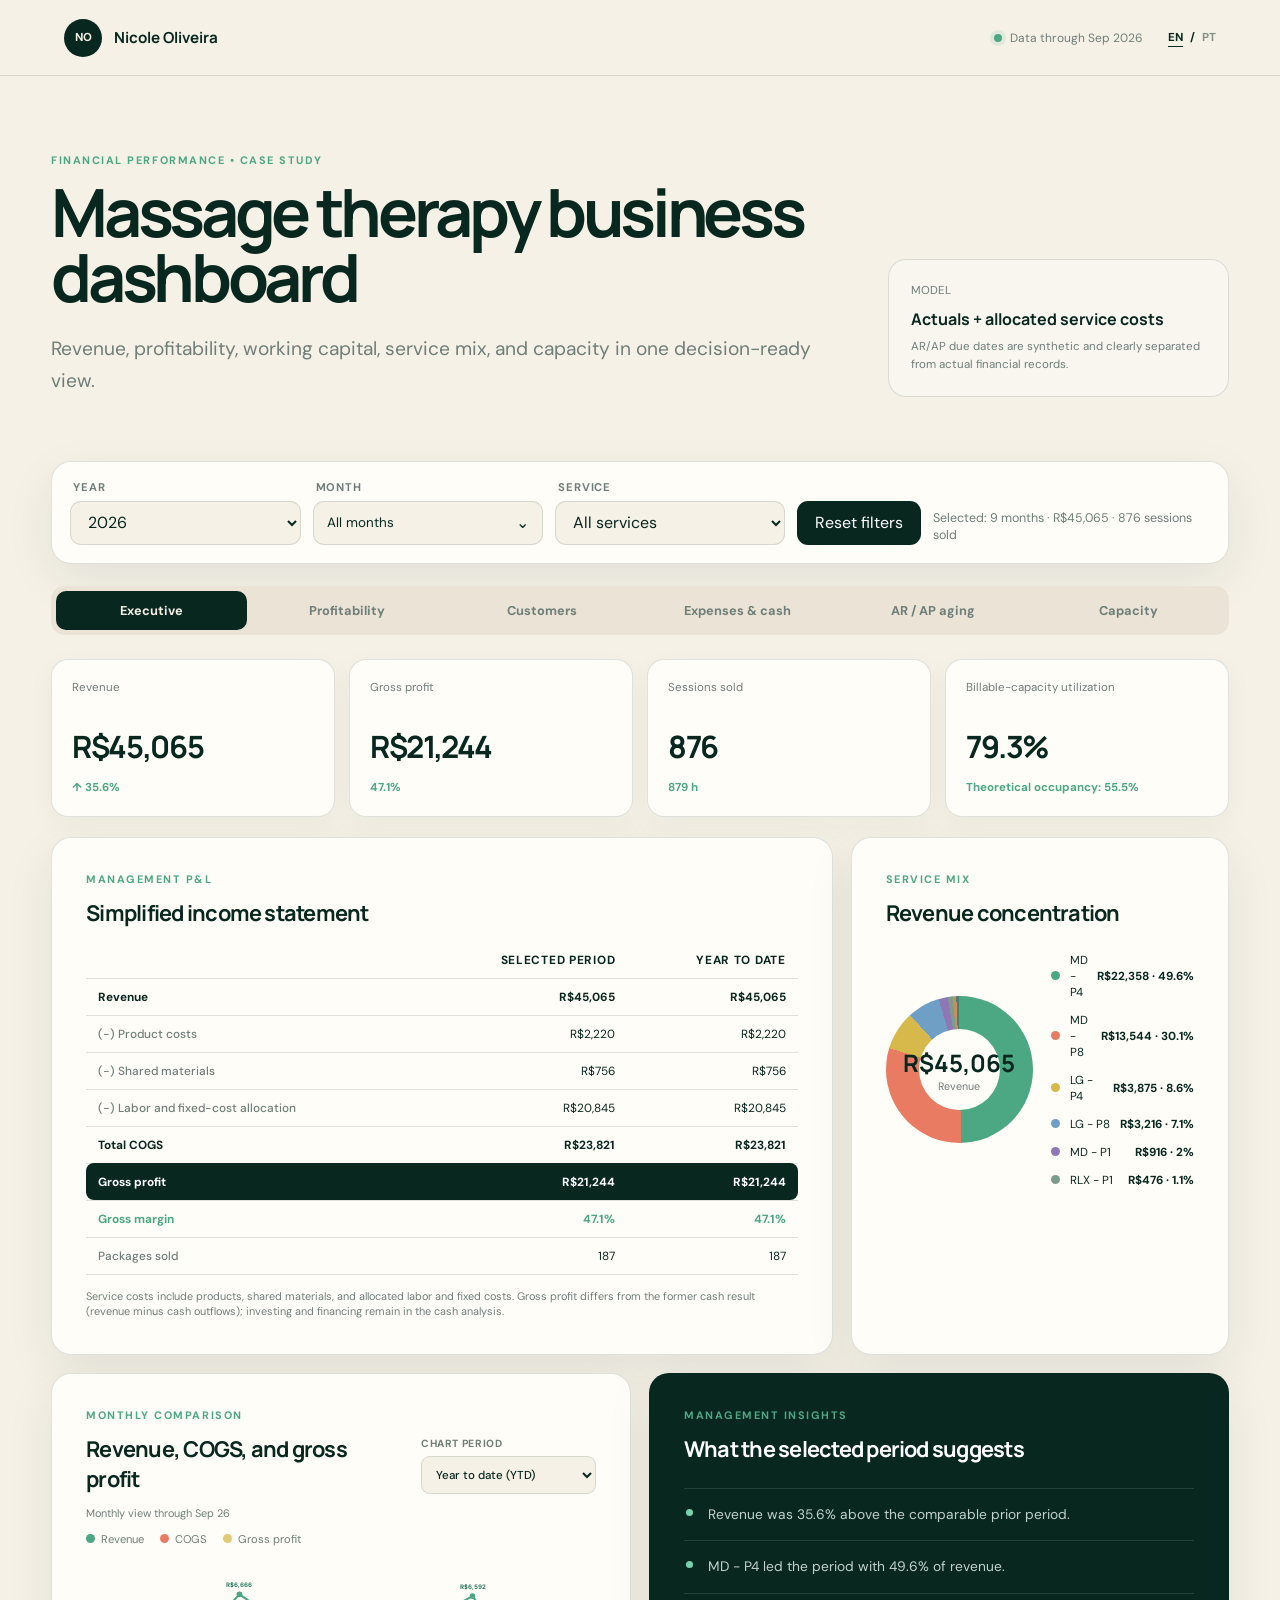
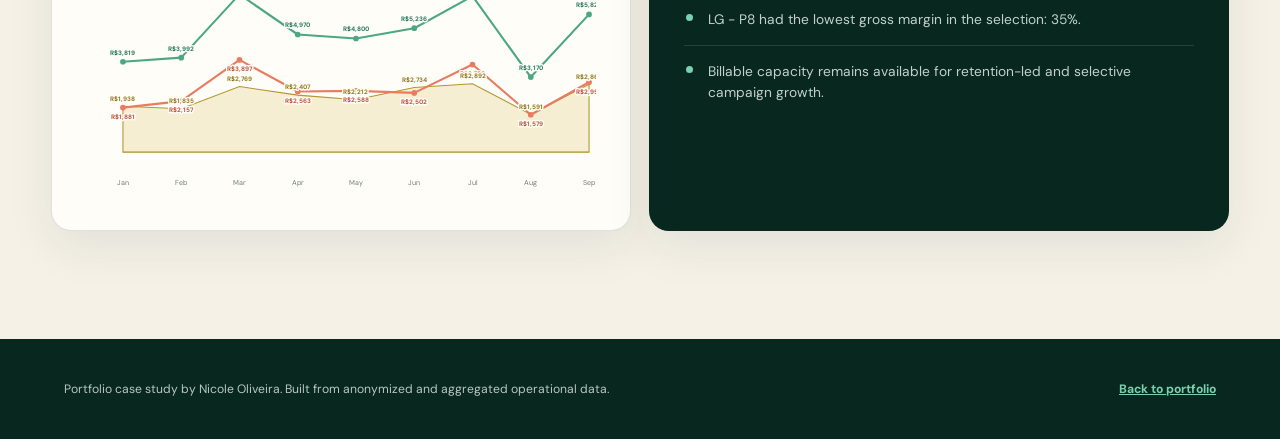
==== commit fee66a85: "Add management P&L and service contribution analysis Replace the revenue trend with a simplified man" ====
--- a/dashboard.html
+++ b/dashboard.html
@@ -8,7 +8,7 @@
     <link rel="preconnect" href="https://fonts.googleapis.com" />
     <link rel="preconnect" href="https://fonts.gstatic.com" crossorigin />
     <link href="https://fonts.googleapis.com/css2?family=DM+Sans:wght@400;500;600;700&amp;family=Manrope:wght@500;600;700&amp;display=swap" rel="stylesheet" />
-    <link rel="stylesheet" href="dashboard.css?v=20261009-2" />
+    <link rel="stylesheet" href="dashboard.css?v=20261009-3" />
   </head>
   <body>
     <header class="dashboard-header">
@@ -59,7 +59,7 @@
       <section id="view-executive" class="dashboard-view active">
         <div id="executive-kpis" class="kpi-grid"></div>
         <div class="dashboard-grid wide-left">
-          <article class="panel"><div class="panel-heading"><div><p data-i18n="trendLabel">PERFORMANCE TREND</p><h2 data-i18n="trendTitle">Monthly revenue</h2></div><span id="trend-total"></span></div><div id="revenue-trend" class="chart"></div></article>
+          <article class="panel"><div class="panel-heading"><div><p data-i18n="dreLabel">MANAGEMENT P&amp;L</p><h2 data-i18n="dreTitle">Simplified income statement</h2></div></div><div id="dre-report" class="dre-report"></div><p class="report-note" data-i18n="dreNote">Service costs include products, shared materials, and allocated labor and fixed costs. Gross profit differs from the former cash result; investments and financing remain in the cash analysis.</p></article>
           <article class="panel"><div class="panel-heading"><div><p data-i18n="mixLabel">SERVICE MIX</p><h2 data-i18n="mixTitle">Revenue concentration</h2></div></div><div id="service-mix" class="chart"></div></article>
         </div>
         <div class="dashboard-grid equal">
@@ -70,7 +70,7 @@
 
       <section id="view-profitability" class="dashboard-view">
         <div id="profitability-kpis" class="kpi-grid compact"></div>
-        <article class="panel"><div class="panel-heading"><div><p data-i18n="economicsLabel">SERVICE ECONOMICS</p><h2 data-i18n="economicsTitle">Revenue, contribution, margin, and profit per hour</h2></div></div><div class="table-wrap"><table><thead><tr><th data-i18n="service">Service</th><th data-i18n="revenue">Revenue</th><th data-i18n="sales">Sales</th><th data-i18n="hours">Hours</th><th data-i18n="contribution">Contribution</th><th data-i18n="margin">Margin</th><th data-i18n="profitHour">Profit / hour</th></tr></thead><tbody id="service-table"></tbody></table></div></article>
+        <article class="panel"><div class="panel-heading"><div><p data-i18n="economicsLabel">SERVICE ECONOMICS</p><h2 data-i18n="economicsTitle">Packages sold and contribution by service</h2></div></div><div class="table-wrap"><table><thead><tr><th data-i18n="service">Service</th><th data-i18n="packages">Packages</th><th data-i18n="packageMix">Package mix</th><th data-i18n="revenue">Revenue</th><th data-i18n="revenueMix">Revenue mix</th><th data-i18n="contribution">Gross profit</th><th data-i18n="profitMix">Gross profit mix</th><th data-i18n="margin">Gross margin</th></tr></thead><tbody id="service-table"></tbody></table></div></article>
         <div class="dashboard-grid equal"><article class="panel"><div class="panel-heading"><div><p data-i18n="marginLabel">MARGIN PROFILE</p><h2 data-i18n="marginTitle">Contribution margin by service</h2></div></div><div id="margin-chart" class="chart"></div></article><article class="panel"><div class="panel-heading"><div><p data-i18n="pricingLabel">PRICING SIGNAL</p><h2 data-i18n="pricingTitle">Average realized price vs list price</h2></div></div><div id="pricing-chart" class="chart"></div></article></div>
       </section>
 
@@ -99,6 +99,6 @@
     </main>
 
     <footer><p data-i18n="footer">Portfolio case study by Nicole Oliveira. Built from anonymized and aggregated operational data.</p><a id="footer-portfolio-link" href="index.html#projects" data-i18n="back">Back to portfolio</a></footer>
-    <script src="dashboard.js?v=20261009-2" defer></script>
+    <script src="dashboard.js?v=20261009-3" defer></script>
   </body>
 </html>
--- a/dashboard.css
+++ b/dashboard.css
@@ -69,6 +69,20 @@
 .panel-heading > span { color: var(--muted); font-size: .72rem; }
 .chart { min-height: 250px; }
 
+.dre-report { overflow-x: auto; }
+.dre-table { min-width: 520px; }
+.dre-table th, .dre-table td { padding: 10px 12px; font-size: .74rem; }
+.dre-table thead th { padding-top: 0; }
+.dre-table thead th:not(:first-child) { color: var(--ink); text-align: right; }
+.dre-table tbody th { color: var(--muted); font-weight: 500; letter-spacing: 0; text-transform: none; }
+.dre-table .revenue-row th, .dre-table .revenue-row td { color: var(--ink); font-weight: 700; }
+.dre-table .subtotal-row th, .dre-table .subtotal-row td { border-top: 1px solid var(--ink); color: var(--ink); font-weight: 700; }
+.dre-table .total-row th, .dre-table .total-row td { color: #fff; background: var(--ink); font-weight: 700; }
+.dre-table .total-row th { border-radius: 8px 0 0 8px; }
+.dre-table .total-row td:last-child { border-radius: 0 8px 8px 0; }
+.dre-table .margin-row th, .dre-table .margin-row td { color: var(--mint-2); font-weight: 700; }
+.report-note { margin: 14px 0 0; color: var(--muted); font-size: .68rem; line-height: 1.45; }
+
 .bar-list { display: grid; gap: 15px; }
 .bar-row { display: grid; grid-template-columns: minmax(90px, 1fr) minmax(130px, 3fr) auto; align-items: center; gap: 12px; }
 .bar-row label { overflow: hidden; font-size: .77rem; text-overflow: ellipsis; white-space: nowrap; }
@@ -77,7 +91,7 @@
 .bar-row:nth-child(2n) .bar-track i { background: var(--coral); }
 .bar-row b { min-width: 74px; font-size: .74rem; text-align: right; }
 
-.donut-wrap { display: grid; grid-template-columns: minmax(150px, 220px) 1fr; align-items: center; gap: 28px; }
+.donut-wrap { display: grid; grid-template-columns: minmax(130px, 180px) 1fr; align-items: center; gap: 18px; }
 .data-donut { position: relative; display: grid; width: 100%; aspect-ratio: 1; place-items: center; border-radius: 50%; }
 .data-donut::after { width: 55%; height: 55%; content: ""; border-radius: 50%; background: #fffdf8; }
 .donut-center { position: absolute; z-index: 1; text-align: center; }
@@ -87,6 +101,7 @@
 .legend { display: grid; gap: 12px; }
 .legend div { display: grid; grid-template-columns: 10px 1fr auto; align-items: center; gap: 9px; font-size: .73rem; }
 .legend i { width: 9px; height: 9px; border-radius: 50%; }
+.legend b { white-space: nowrap; }
 
 .trend-svg { width: 100%; height: 270px; overflow: visible; }
 .trend-svg text { fill: var(--muted); font: 11px "DM Sans"; }
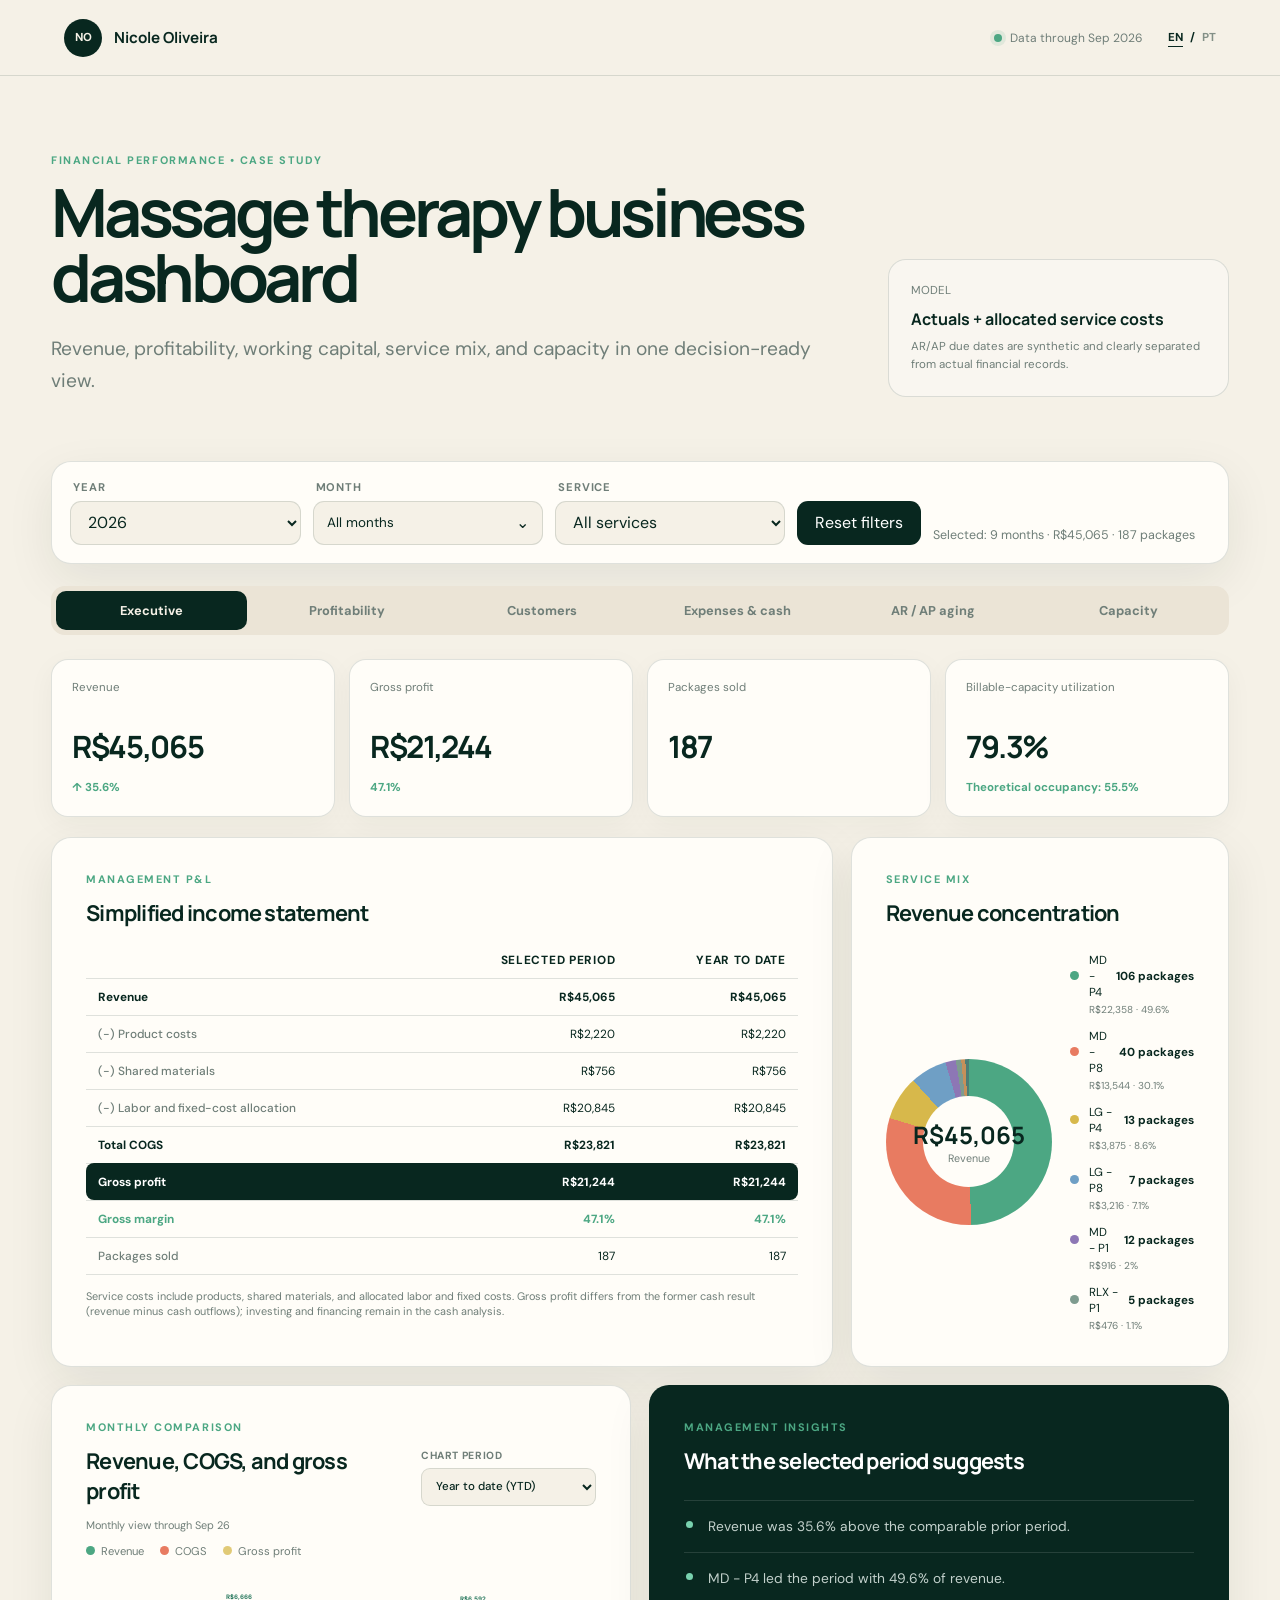
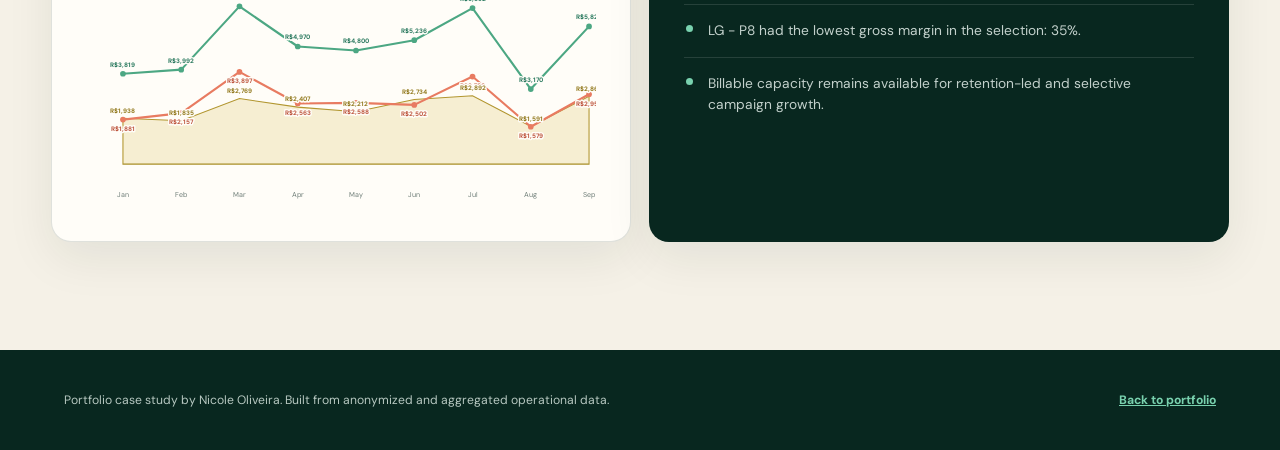
==== commit e1301201: "Show package counts in executive and service mix Replace session and hour reporting with absolute pa" ====
--- a/dashboard.html
+++ b/dashboard.html
@@ -8,7 +8,7 @@
     <link rel="preconnect" href="https://fonts.googleapis.com" />
     <link rel="preconnect" href="https://fonts.gstatic.com" crossorigin />
     <link href="https://fonts.googleapis.com/css2?family=DM+Sans:wght@400;500;600;700&amp;family=Manrope:wght@500;600;700&amp;display=swap" rel="stylesheet" />
-    <link rel="stylesheet" href="dashboard.css?v=20261009-3" />
+    <link rel="stylesheet" href="dashboard.css?v=20261009-4" />
   </head>
   <body>
     <header class="dashboard-header">
@@ -99,6 +99,6 @@
     </main>
 
     <footer><p data-i18n="footer">Portfolio case study by Nicole Oliveira. Built from anonymized and aggregated operational data.</p><a id="footer-portfolio-link" href="index.html#projects" data-i18n="back">Back to portfolio</a></footer>
-    <script src="dashboard.js?v=20261009-3" defer></script>
+    <script src="dashboard.js?v=20261009-4" defer></script>
   </body>
 </html>
--- a/dashboard.css
+++ b/dashboard.css
@@ -102,6 +102,7 @@
 .legend div { display: grid; grid-template-columns: 10px 1fr auto; align-items: center; gap: 9px; font-size: .73rem; }
 .legend i { width: 9px; height: 9px; border-radius: 50%; }
 .legend b { white-space: nowrap; }
+.legend small { grid-column: 2 / -1; margin-top: -6px; color: var(--muted); font-size: .63rem; }
 
 .trend-svg { width: 100%; height: 270px; overflow: visible; }
 .trend-svg text { fill: var(--muted); font: 11px "DM Sans"; }
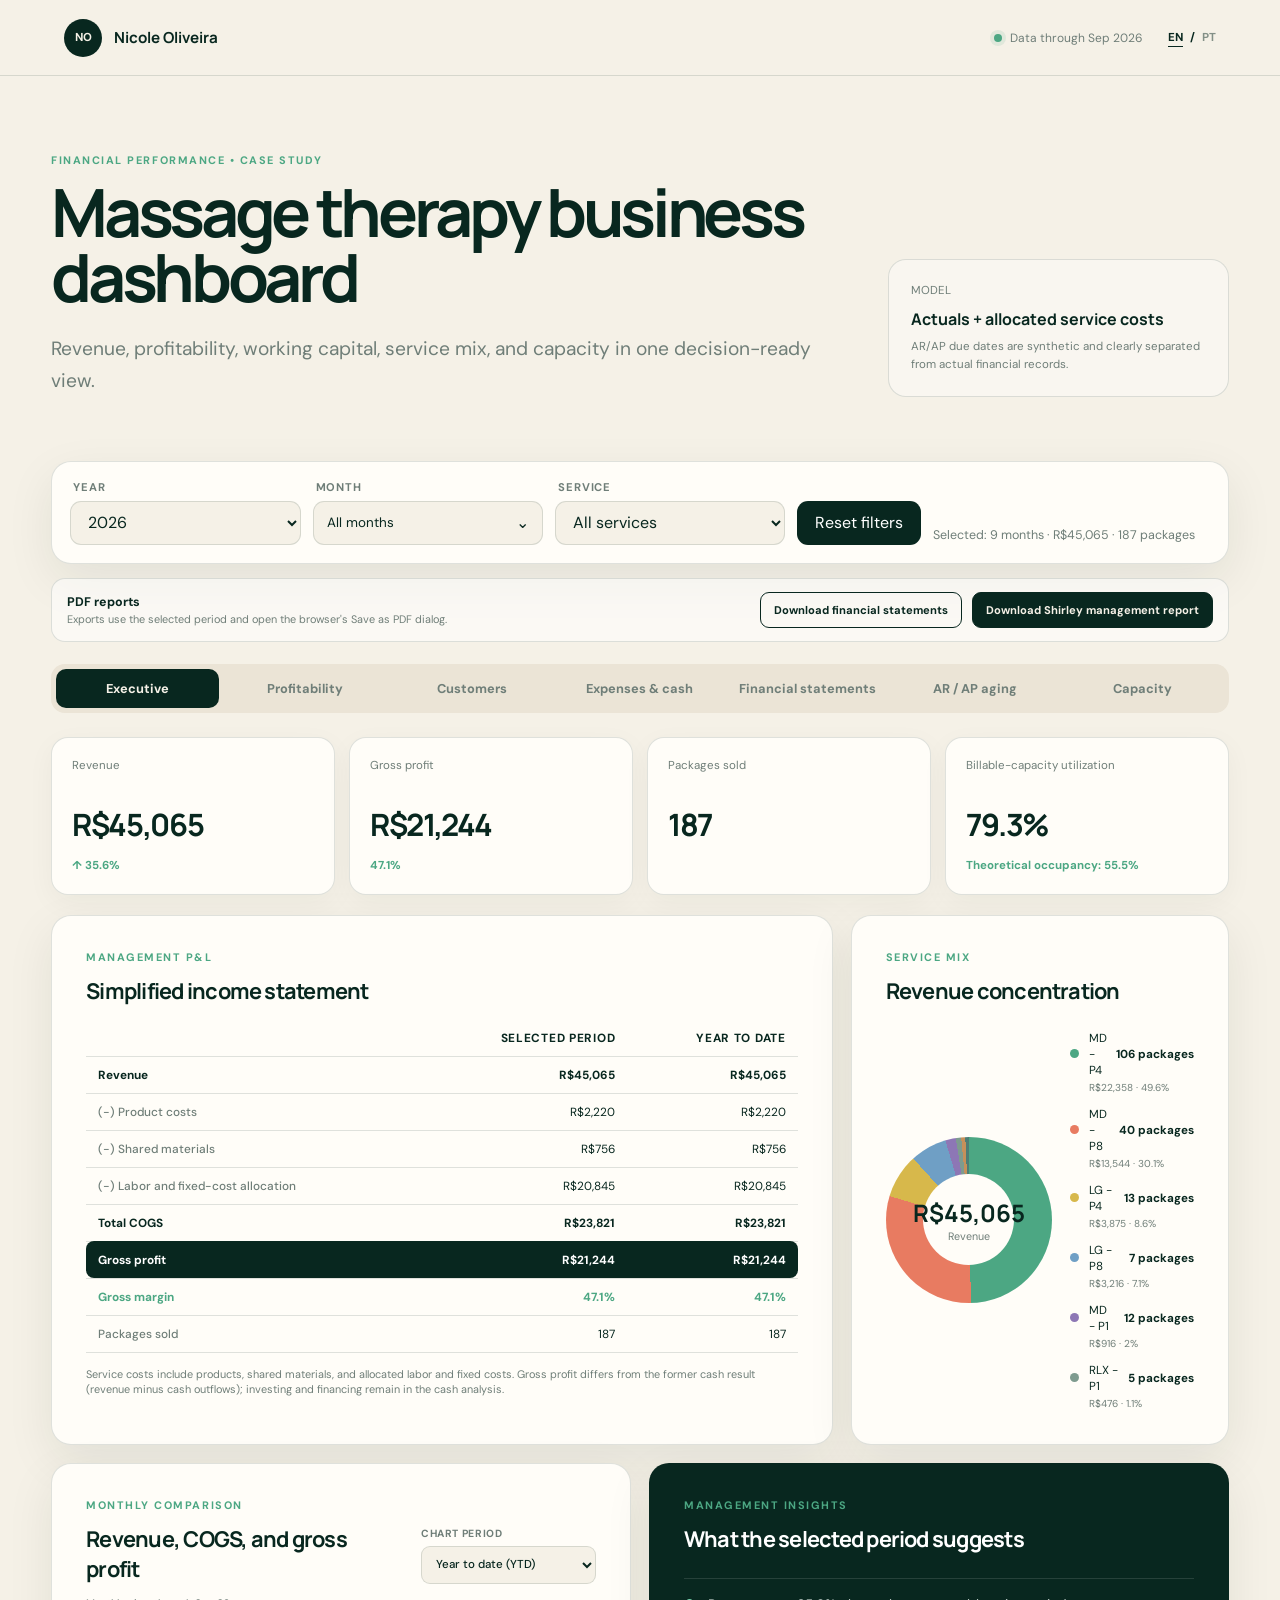
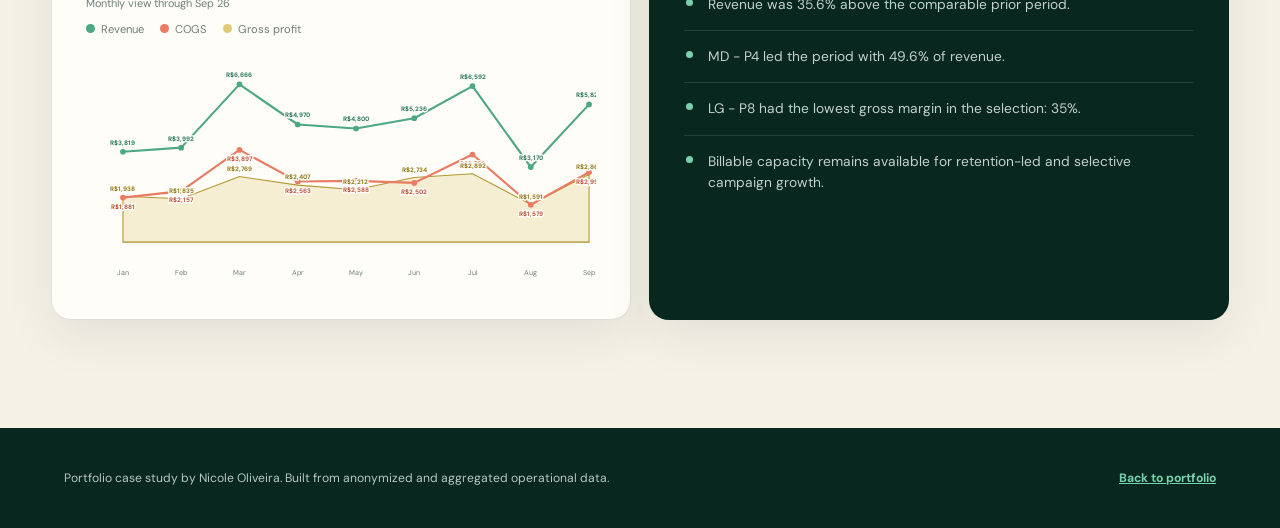
==== commit a61db558: "Add balance sheet, cash flow, and PDF reports" ====
--- a/dashboard.html
+++ b/dashboard.html
@@ -8,7 +8,7 @@
     <link rel="preconnect" href="https://fonts.googleapis.com" />
     <link rel="preconnect" href="https://fonts.gstatic.com" crossorigin />
     <link href="https://fonts.googleapis.com/css2?family=DM+Sans:wght@400;500;600;700&amp;family=Manrope:wght@500;600;700&amp;display=swap" rel="stylesheet" />
-    <link rel="stylesheet" href="dashboard.css?v=20261009-4" />
+    <link rel="stylesheet" href="dashboard.css?v=20261009-5" />
   </head>
   <body>
     <header class="dashboard-header">
@@ -47,11 +47,18 @@
         <p id="filter-summary" aria-live="polite"></p>
       </section>
 
+      <section class="export-bar" aria-label="PDF exports">
+        <div><strong data-i18n="exportTitle">PDF reports</strong><span data-i18n="exportNote">Exports use the selected period and open the browser's Save as PDF dialog.</span></div>
+        <button id="export-statements" type="button" data-i18n="exportStatements">Download financial statements</button>
+        <button id="export-shirley" type="button" data-i18n="exportShirley">Download Shirley management report</button>
+      </section>
+
       <nav class="dashboard-tabs" aria-label="Dashboard views">
         <button class="active" data-view="executive" data-i18n="tabExecutive">Executive</button>
         <button data-view="profitability" data-i18n="tabProfitability">Profitability</button>
         <button data-view="customers" data-i18n="tabCustomers">Customers</button>
         <button data-view="cashflow" data-i18n="tabCashflow">Expenses &amp; cash</button>
+        <button data-view="statements" data-i18n="tabStatements">Financial statements</button>
         <button data-view="aging" data-i18n="tabAging">AR / AP aging</button>
         <button data-view="capacity" data-i18n="tabCapacity">Capacity</button>
       </nav>
@@ -66,6 +73,16 @@
           <article class="panel"><div class="panel-heading comparison-heading"><div><p data-i18n="comparisonLabel">MONTHLY COMPARISON</p><h2 data-i18n="comparisonTitle">Revenue, COGS, and gross profit</h2></div><label class="chart-period-control"><span data-i18n="chartPeriod">Chart period</span><select id="comparison-period"><option value="ytd" data-i18n="chartYtd">Year to date (YTD)</option><option value="selected" data-i18n="chartSelected">Selected period</option></select></label></div><div id="comparison-period-note" class="chart-period-note"></div><div id="revenue-expense-chart" class="chart"></div></article>
           <article class="panel insight-panel"><p data-i18n="insightsLabel">MANAGEMENT INSIGHTS</p><h2 data-i18n="insightsTitle">What the selected period suggests</h2><ul id="dynamic-insights"></ul></article>
         </div>
+      </section>
+
+      <section id="view-statements" class="dashboard-view">
+        <div class="statement-heading"><div><p data-i18n="statementsLabel">THREE-STATEMENT VIEW</p><h2 data-i18n="statementsTitle">Financial statements</h2></div><span id="statement-date"></span></div>
+        <div class="synthetic-banner"><strong data-i18n="reconstructedTitle">Reconstructed statements</strong><span data-i18n="reconstructedText">The balance sheet and cash flow statement combine actual revenue and cash outflows with disclosed assumptions for opening cash, AR/AP timing, inventory, and depreciation.</span></div>
+        <div class="dashboard-grid equal statement-grid">
+          <article class="panel statement-panel"><div class="panel-heading"><div><p data-i18n="balanceLabel">BALANCE SHEET</p><h2 data-i18n="balanceTitle">Financial position</h2></div></div><div id="balance-sheet"></div></article>
+          <article class="panel statement-panel"><div class="panel-heading"><div><p data-i18n="cfsLabel">CASH FLOW STATEMENT</p><h2 data-i18n="cfsTitle">Direct-method cash flow</h2></div></div><div id="cash-flow-statement"></div></article>
+        </div>
+        <article class="panel assumptions-panel"><div class="panel-heading"><div><p data-i18n="assumptionsLabel">MODEL ASSUMPTIONS</p><h2 data-i18n="assumptionsTitle">Basis of preparation</h2></div></div><ul id="statement-assumptions"></ul></article>
       </section>
 
       <section id="view-profitability" class="dashboard-view">
@@ -99,6 +116,6 @@
     </main>
 
     <footer><p data-i18n="footer">Portfolio case study by Nicole Oliveira. Built from anonymized and aggregated operational data.</p><a id="footer-portfolio-link" href="index.html#projects" data-i18n="back">Back to portfolio</a></footer>
-    <script src="dashboard.js?v=20261009-4" defer></script>
+    <script src="dashboard.js?v=20261009-5" defer></script>
   </body>
 </html>
--- a/dashboard.css
+++ b/dashboard.css
@@ -48,6 +48,25 @@
 .dashboard-tabs { display: flex; margin: 0 0 24px; padding: 5px; gap: 4px; overflow-x: auto; border-radius: 14px; background: var(--paper-2); }
 .dashboard-tabs button { flex: 1; min-width: max-content; padding: 11px 14px; border: 0; border-radius: 10px; color: var(--muted); background: transparent; cursor: pointer; font-size: .8rem; font-weight: 700; }
 .dashboard-tabs button.active { color: var(--paper); background: var(--ink); }
+.export-bar { display: flex; margin: -8px 0 22px; padding: 13px 15px; align-items: center; gap: 10px; border: 1px solid var(--line); border-radius: 14px; background: rgba(255,255,255,.55); }
+.export-bar div { display: grid; margin-right: auto; gap: 2px; }
+.export-bar strong { font-size: .78rem; }
+.export-bar span { color: var(--muted); font-size: .68rem; }
+.export-bar button { padding: 10px 13px; border: 1px solid var(--ink); border-radius: 9px; color: var(--ink); background: transparent; cursor: pointer; font: 700 .7rem "DM Sans", sans-serif; }
+.export-bar button:last-child { color: var(--paper); background: var(--ink); }
+.statement-heading { display: flex; margin: 0 0 18px; align-items: end; justify-content: space-between; gap: 20px; }
+.statement-heading p { margin: 0 0 5px; color: var(--mint-2); font-size: .68rem; font-weight: 700; letter-spacing: .12em; }
+.statement-heading h2 { margin: 0; }
+.statement-heading span { color: var(--muted); font-size: .78rem; font-weight: 700; }
+.statement-table th, .statement-table td { padding: 9px 10px; font-size: .74rem; text-transform: none; letter-spacing: 0; }
+.statement-table th { color: var(--muted); font-weight: 500; }
+.statement-table td { font-variant-numeric: tabular-nums; }
+.statement-table .section-row th { padding-top: 18px; color: var(--ink); font-size: .65rem; font-weight: 800; letter-spacing: .09em; text-transform: uppercase; }
+.statement-table .subtotal-row th, .statement-table .subtotal-row td { border-top: 1px solid var(--ink); color: var(--ink); font-weight: 700; }
+.statement-table .total-row th, .statement-table .total-row td { color: #fff; background: var(--ink); font-weight: 700; }
+.statement-table .check-row th, .statement-table .check-row td { color: var(--mint-2); font-weight: 700; }
+.assumptions-panel ul { display: grid; margin: 0; padding-left: 20px; grid-template-columns: 1fr 1fr; gap: 10px 28px; }
+.assumptions-panel li { color: var(--muted); font-size: .73rem; line-height: 1.45; }
 .dashboard-view { display: none; }
 .dashboard-view.active { display: block; animation: reveal .25s ease; }
 @keyframes reveal { from { opacity: .3; transform: translateY(5px); } }
@@ -185,6 +204,32 @@
   .bar-row { grid-template-columns: minmax(80px, 1fr) minmax(100px, 2fr); }
   .bar-row b { grid-column: 2; text-align: left; }
   footer { align-items: start; flex-direction: column; }
+  .export-bar { align-items: stretch; flex-direction: column; }
+  .export-bar div { margin: 0 0 4px; }
+  .assumptions-panel ul { grid-template-columns: 1fr; }
+}
+
+@media print {
+  @page { size: A4 landscape; margin: 10mm; }
+  body { color: #182923; background: white; }
+  .dashboard-header, .filter-panel, .export-bar, .dashboard-tabs, footer { display: none !important; }
+  main { max-width: none; padding: 0; }
+  .dashboard-intro { margin-bottom: 12px; padding: 14px 18px; break-inside: avoid; }
+  .dashboard-view { display: none !important; }
+  body[data-print-mode="statements"] #view-statements,
+  body[data-print-mode="shirley"] #view-executive,
+  body[data-print-mode="shirley"] #view-profitability,
+  body[data-print-mode="shirley"] #view-cashflow { display: block !important; }
+  .panel, .kpi, .synthetic-banner { box-shadow: none; break-inside: avoid; }
+  .panel { padding: 14px; }
+  .kpi { min-height: 92px; padding: 14px; }
+  .kpi strong { font-size: 1.35rem; }
+  .dashboard-grid { gap: 12px; }
+  .statement-grid { grid-template-columns: 1fr 1fr !important; }
+  .assumptions-panel li { font-size: .63rem; }
+  body[data-print-mode="shirley"] #view-profitability,
+  body[data-print-mode="shirley"] #view-cashflow { page-break-before: always; }
+  .combo-svg { min-width: 0; }
 }
 
 @media (max-width: 480px) {
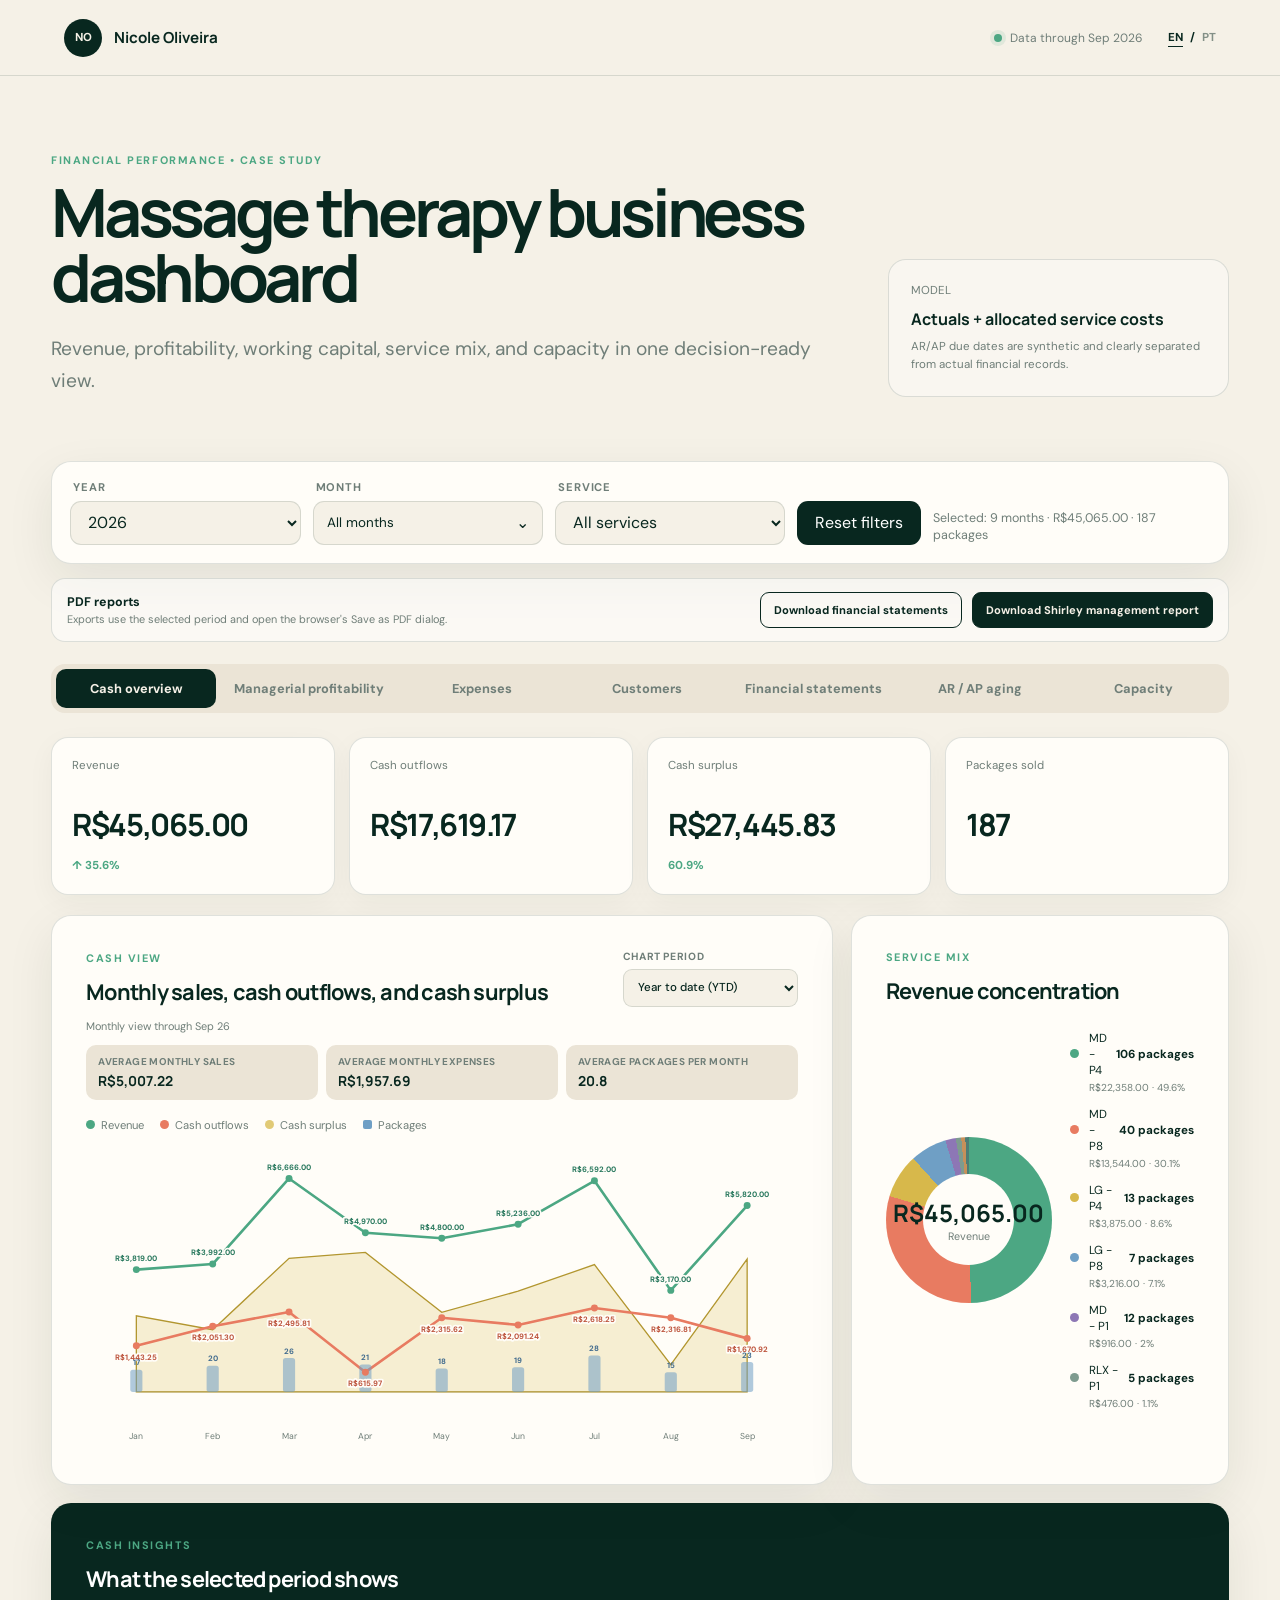
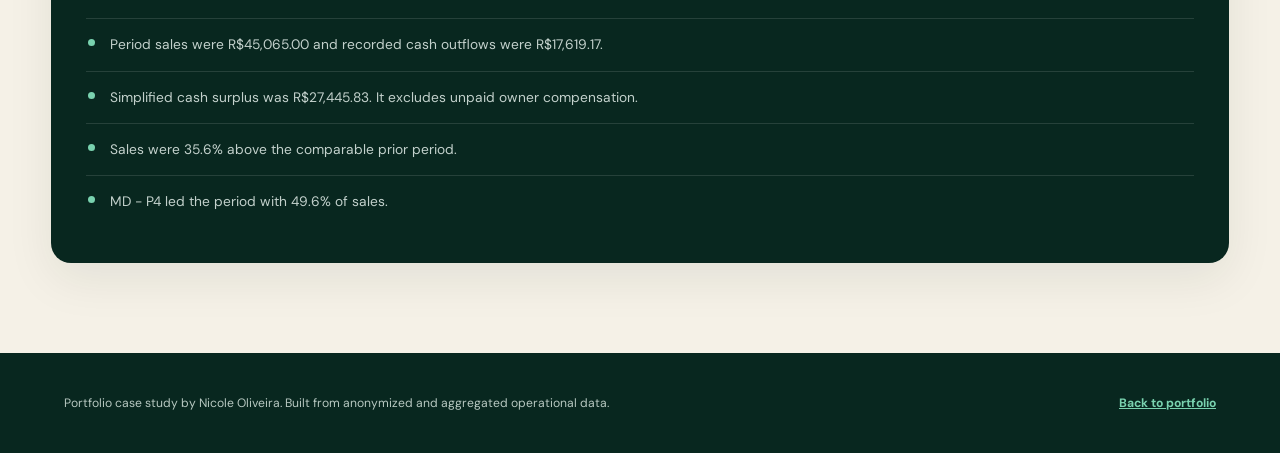
==== commit 95283893: "Separate cash, managerial profitability, expenses, and financial statements" ====
--- a/dashboard.html
+++ b/dashboard.html
@@ -8,7 +8,7 @@
     <link rel="preconnect" href="https://fonts.googleapis.com" />
     <link rel="preconnect" href="https://fonts.gstatic.com" crossorigin />
     <link href="https://fonts.googleapis.com/css2?family=DM+Sans:wght@400;500;600;700&amp;family=Manrope:wght@500;600;700&amp;display=swap" rel="stylesheet" />
-    <link rel="stylesheet" href="dashboard.css?v=20261009-5" />
+    <link rel="stylesheet" href="dashboard.css?v=20261113-1" />
   </head>
   <body>
     <header class="dashboard-header">
@@ -54,10 +54,10 @@
       </section>
 
       <nav class="dashboard-tabs" aria-label="Dashboard views">
-        <button class="active" data-view="executive" data-i18n="tabExecutive">Executive</button>
+        <button class="active" data-view="executive" data-i18n="tabExecutive">Cash overview</button>
         <button data-view="profitability" data-i18n="tabProfitability">Profitability</button>
+        <button data-view="expenses" data-i18n="tabExpenses">Expenses</button>
         <button data-view="customers" data-i18n="tabCustomers">Customers</button>
-        <button data-view="cashflow" data-i18n="tabCashflow">Expenses &amp; cash</button>
         <button data-view="statements" data-i18n="tabStatements">Financial statements</button>
         <button data-view="aging" data-i18n="tabAging">AR / AP aging</button>
         <button data-view="capacity" data-i18n="tabCapacity">Capacity</button>
@@ -66,40 +66,40 @@
       <section id="view-executive" class="dashboard-view active">
         <div id="executive-kpis" class="kpi-grid"></div>
         <div class="dashboard-grid wide-left">
-          <article class="panel"><div class="panel-heading"><div><p data-i18n="dreLabel">MANAGEMENT P&amp;L</p><h2 data-i18n="dreTitle">Simplified income statement</h2></div></div><div id="dre-report" class="dre-report"></div><p class="report-note" data-i18n="dreNote">Service costs include products, shared materials, and allocated labor and fixed costs. Gross profit differs from the former cash result; investments and financing remain in the cash analysis.</p></article>
+          <article class="panel"><div class="panel-heading comparison-heading"><div><p data-i18n="cashTrendLabel">CASH VIEW</p><h2 data-i18n="cashTrendTitle">Monthly sales, cash outflows, and cash surplus</h2></div><label class="chart-period-control"><span data-i18n="chartPeriod">Chart period</span><select id="comparison-period"><option value="ytd" data-i18n="chartYtd">Year to date (YTD)</option><option value="selected" data-i18n="chartSelected">Selected period</option></select></label></div><div id="comparison-period-note" class="chart-period-note"></div><div id="cash-averages" class="average-strip"></div><div id="cash-activity-chart" class="chart"></div></article>
           <article class="panel"><div class="panel-heading"><div><p data-i18n="mixLabel">SERVICE MIX</p><h2 data-i18n="mixTitle">Revenue concentration</h2></div></div><div id="service-mix" class="chart"></div></article>
         </div>
-        <div class="dashboard-grid equal">
-          <article class="panel"><div class="panel-heading comparison-heading"><div><p data-i18n="comparisonLabel">MONTHLY COMPARISON</p><h2 data-i18n="comparisonTitle">Revenue, COGS, and gross profit</h2></div><label class="chart-period-control"><span data-i18n="chartPeriod">Chart period</span><select id="comparison-period"><option value="ytd" data-i18n="chartYtd">Year to date (YTD)</option><option value="selected" data-i18n="chartSelected">Selected period</option></select></label></div><div id="comparison-period-note" class="chart-period-note"></div><div id="revenue-expense-chart" class="chart"></div></article>
-          <article class="panel insight-panel"><p data-i18n="insightsLabel">MANAGEMENT INSIGHTS</p><h2 data-i18n="insightsTitle">What the selected period suggests</h2><ul id="dynamic-insights"></ul></article>
-        </div>
+        <article class="panel insight-panel"><p data-i18n="cashInsightsLabel">CASH INSIGHTS</p><h2 data-i18n="cashInsightsTitle">What the selected period shows</h2><ul id="dynamic-insights"></ul></article>
       </section>
 
       <section id="view-statements" class="dashboard-view">
         <div class="statement-heading"><div><p data-i18n="statementsLabel">THREE-STATEMENT VIEW</p><h2 data-i18n="statementsTitle">Financial statements</h2></div><span id="statement-date"></span></div>
         <div class="synthetic-banner"><strong data-i18n="reconstructedTitle">Reconstructed statements</strong><span data-i18n="reconstructedText">The balance sheet and cash flow statement combine actual revenue and cash outflows with disclosed assumptions for opening cash, AR/AP timing, inventory, and depreciation.</span></div>
-        <div class="dashboard-grid equal statement-grid">
+        <div class="dashboard-grid three-statements statement-grid">
+          <article class="panel statement-panel"><div class="panel-heading"><div><p data-i18n="plLabel">PROFIT AND LOSS</p><h2 data-i18n="plTitle">Provisional income statement</h2></div></div><div id="profit-loss-statement"></div></article>
           <article class="panel statement-panel"><div class="panel-heading"><div><p data-i18n="balanceLabel">BALANCE SHEET</p><h2 data-i18n="balanceTitle">Financial position</h2></div></div><div id="balance-sheet"></div></article>
           <article class="panel statement-panel"><div class="panel-heading"><div><p data-i18n="cfsLabel">CASH FLOW STATEMENT</p><h2 data-i18n="cfsTitle">Direct-method cash flow</h2></div></div><div id="cash-flow-statement"></div></article>
         </div>
+        <article class="panel"><div class="panel-heading"><div><p data-i18n="monthlyActivityLabel">MONTHLY ACTIVITY</p><h2 data-i18n="monthlyActivityTitle">Sales, package volume, and cash outflows</h2></div></div><div id="statement-averages" class="average-strip"></div><div id="statement-activity-chart" class="chart"></div></article>
         <article class="panel assumptions-panel"><div class="panel-heading"><div><p data-i18n="assumptionsLabel">MODEL ASSUMPTIONS</p><h2 data-i18n="assumptionsTitle">Basis of preparation</h2></div></div><ul id="statement-assumptions"></ul></article>
       </section>
 
       <section id="view-profitability" class="dashboard-view">
         <div id="profitability-kpis" class="kpi-grid compact"></div>
+        <div class="dashboard-grid equal"><article class="panel"><div class="panel-heading"><div><p data-i18n="dreLabel">MANAGEMENT P&amp;L</p><h2 data-i18n="dreTitle">Managerial service profitability</h2></div></div><div id="dre-report" class="dre-report"></div><p class="report-note" data-i18n="dreNote">The managerial model includes product consumption, shared materials, owner compensation, and fixed-cost allocation. Unpaid owner compensation does not enter cash flow.</p></article><article class="panel"><div class="panel-heading"><div><p data-i18n="marginLabel">MARGIN PROFILE</p><h2 data-i18n="marginTitle">Gross margin by service</h2></div></div><div id="margin-chart" class="chart"></div></article></div>
         <article class="panel"><div class="panel-heading"><div><p data-i18n="economicsLabel">SERVICE ECONOMICS</p><h2 data-i18n="economicsTitle">Packages sold and contribution by service</h2></div></div><div class="table-wrap"><table><thead><tr><th data-i18n="service">Service</th><th data-i18n="packages">Packages</th><th data-i18n="packageMix">Package mix</th><th data-i18n="revenue">Revenue</th><th data-i18n="revenueMix">Revenue mix</th><th data-i18n="contribution">Gross profit</th><th data-i18n="profitMix">Gross profit mix</th><th data-i18n="margin">Gross margin</th></tr></thead><tbody id="service-table"></tbody></table></div></article>
-        <div class="dashboard-grid equal"><article class="panel"><div class="panel-heading"><div><p data-i18n="marginLabel">MARGIN PROFILE</p><h2 data-i18n="marginTitle">Contribution margin by service</h2></div></div><div id="margin-chart" class="chart"></div></article><article class="panel"><div class="panel-heading"><div><p data-i18n="pricingLabel">PRICING SIGNAL</p><h2 data-i18n="pricingTitle">Average realized price vs list price</h2></div></div><div id="pricing-chart" class="chart"></div></article></div>
+        <article class="panel"><div class="panel-heading"><div><p data-i18n="pricingLabel">PRICING SIGNAL</p><h2 data-i18n="pricingTitle">Average realized price vs list price</h2></div></div><div id="pricing-chart" class="chart"></div></article>
+      </section>
+
+      <section id="view-expenses" class="dashboard-view">
+        <div id="cash-kpis" class="kpi-grid compact"></div>
+        <article class="panel"><div class="panel-heading"><div><p data-i18n="expenseDetailLabel">EXPENSE REPORT</p><h2 data-i18n="expenseDetailTitle">Detailed spending for the selected period</h2></div></div><div class="table-wrap expense-table-wrap"><table><thead><tr><th data-i18n="date">Date</th><th data-i18n="description">Description</th><th data-i18n="expenseType">Expense type</th><th data-i18n="account">Account</th><th data-i18n="accountingGroup">Accounting group</th><th data-i18n="cashFlowClass">Cash flow</th><th data-i18n="amount">Amount</th></tr></thead><tbody id="expense-detail-table"></tbody><tfoot id="expense-detail-total"></tfoot></table></div></article>
+        <div class="dashboard-grid equal"><article class="panel"><div class="panel-heading"><div><p data-i18n="expenseLabel">EXPENSE STRUCTURE</p><h2 data-i18n="expenseTitle">Spending by accounting group</h2></div></div><div id="expense-groups" class="chart"></div></article><article class="panel"><div class="panel-heading"><div><p data-i18n="behaviorLabel">COST BEHAVIOR</p><h2 data-i18n="behaviorTitle">Fixed, variable, semivariable, and event-driven spending</h2></div></div><div id="behavior-chart" class="chart"></div></article></div>
       </section>
 
       <section id="view-customers" class="dashboard-view">
         <div id="customer-kpis" class="kpi-grid compact"></div>
         <div class="dashboard-grid equal"><article class="panel"><div class="panel-heading"><div><p data-i18n="retentionLabel">RETENTION</p><h2 data-i18n="retentionTitle">Repeat customer rate by year</h2></div></div><div id="retention-chart" class="chart"></div></article><article class="panel insight-panel"><p data-i18n="customerActionLabel">CUSTOMER ACTIONS</p><h2 data-i18n="customerActionTitle">How to turn retention into growth</h2><ul id="customer-actions"></ul></article></div>
-      </section>
-
-      <section id="view-cashflow" class="dashboard-view">
-        <div id="cash-kpis" class="kpi-grid compact"></div>
-        <div class="dashboard-grid equal"><article class="panel"><div class="panel-heading"><div><p data-i18n="expenseLabel">EXPENSE STRUCTURE</p><h2 data-i18n="expenseTitle">Spending by accounting group</h2></div></div><div id="expense-groups" class="chart"></div></article><article class="panel"><div class="panel-heading"><div><p data-i18n="cashLabel">CASH FLOW CLASSIFICATION</p><h2 data-i18n="cashTitle">Operating, investing, and financing</h2></div></div><div id="cash-flow-chart" class="chart"></div></article></div>
-        <article class="panel"><div class="panel-heading"><div><p data-i18n="behaviorLabel">COST BEHAVIOR</p><h2 data-i18n="behaviorTitle">Fixed, variable, semivariable, and event-driven spending</h2></div></div><div id="behavior-chart" class="chart"></div></article>
       </section>
 
       <section id="view-aging" class="dashboard-view">
@@ -116,6 +116,6 @@
     </main>
 
     <footer><p data-i18n="footer">Portfolio case study by Nicole Oliveira. Built from anonymized and aggregated operational data.</p><a id="footer-portfolio-link" href="index.html#projects" data-i18n="back">Back to portfolio</a></footer>
-    <script src="dashboard.js?v=20261009-5" defer></script>
+    <script src="dashboard.js?v=20261113-1" defer></script>
   </body>
 </html>
--- a/dashboard.css
+++ b/dashboard.css
@@ -65,6 +65,14 @@
 .statement-table .subtotal-row th, .statement-table .subtotal-row td { border-top: 1px solid var(--ink); color: var(--ink); font-weight: 700; }
 .statement-table .total-row th, .statement-table .total-row td { color: #fff; background: var(--ink); font-weight: 700; }
 .statement-table .check-row th, .statement-table .check-row td { color: var(--mint-2); font-weight: 700; }
+.statement-ratios { display: grid; margin-top: 12px; gap: 6px; color: var(--muted); font-size: .7rem; }
+.statement-ratios strong { float: right; color: var(--ink); }
+.dashboard-grid.three-statements { grid-template-columns: repeat(3, minmax(0, 1fr)); }
+.average-strip { display: grid; margin: 0 0 18px; grid-template-columns: repeat(3, 1fr); gap: 8px; }
+.average-strip div { padding: 10px 12px; border-radius: 10px; background: var(--paper-2); }
+.average-strip span, .average-strip strong { display: block; }
+.average-strip span { color: var(--muted); font-size: .62rem; font-weight: 700; letter-spacing: .04em; text-transform: uppercase; }
+.average-strip strong { margin-top: 3px; font-family: Manrope, sans-serif; font-size: .86rem; }
 .assumptions-panel ul { display: grid; margin: 0; padding-left: 20px; grid-template-columns: 1fr 1fr; gap: 10px 28px; }
 .assumptions-panel li { color: var(--muted); font-size: .73rem; line-height: 1.45; }
 .dashboard-view { display: none; }
@@ -138,6 +146,7 @@
 .combo-legend span::before { display: inline-block; width: 9px; height: 9px; margin-right: 6px; content: ""; border-radius: 50%; background: var(--mint-2); }
 .combo-legend .expenses::before { background: var(--coral); }
 .combo-legend .result::before { background: rgba(215,184,75,.75); }
+.combo-legend .packages-legend::before { border-radius: 2px; background: var(--blue); }
 .combo-svg { width: 100%; min-width: 540px; overflow: visible; }
 .combo-svg .zero { stroke: #c7cfc9; stroke-width: 1; }
 .combo-svg .result-area { fill: rgba(215,184,75,.22); stroke: #b2962f; stroke-width: 1.5; }
@@ -151,7 +160,10 @@
 .combo-svg .revenue-value { fill: #28785d; }
 .combo-svg .expense-value { fill: #bd543d; }
 .combo-svg .result-value { fill: #92791d; }
+.combo-svg .package-bar { fill: rgba(111,159,197,.55); }
+.combo-svg .package-value { fill: #416b8e; font-size: 9px; font-weight: 700; }
 #revenue-expense-chart { overflow-x: auto; }
+#cash-activity-chart, #statement-activity-chart { overflow-x: auto; }
 
 .insight-panel { color: var(--paper); background: var(--ink); }
 .insight-panel h2 { color: white; }
@@ -165,6 +177,10 @@
 th { color: var(--muted); font-size: .66rem; letter-spacing: .06em; text-transform: uppercase; }
 th:first-child, td:first-child { text-align: left; }
 td strong { font-weight: 700; }
+.expense-table-wrap { max-height: 620px; overflow: auto; }
+.expense-table-wrap thead { position: sticky; z-index: 2; top: 0; background: #fffdf8; }
+.expense-table-wrap tfoot { position: sticky; z-index: 2; bottom: 0; color: var(--paper); background: var(--ink); }
+.expense-table-wrap tfoot th { color: var(--paper); font-size: .75rem; }
 .margin-pill { display: inline-block; min-width: 58px; padding: 5px 8px; border-radius: 999px; color: var(--ink); background: rgba(121,210,175,.25); text-align: center; }
 .margin-pill.low { color: #7d2d1c; background: rgba(232,123,97,.2); }
 
@@ -189,6 +205,7 @@
   .filter-panel p { grid-column: 2 / -1; }
   .kpi-grid, .kpi-grid.compact { grid-template-columns: repeat(2, 1fr); }
   .dashboard-grid.wide-left { grid-template-columns: 1fr; }
+  .dashboard-grid.three-statements { grid-template-columns: 1fr; }
 }
 
 @media (max-width: 760px) {
@@ -200,6 +217,7 @@
   .filter-panel p { grid-column: 1 / -1; }
   .dashboard-grid.equal { grid-template-columns: 1fr; }
   .donut-wrap { grid-template-columns: 1fr; }
+  .average-strip { grid-template-columns: 1fr; }
   .data-donut { width: min(210px, 70%); margin: auto; }
   .bar-row { grid-template-columns: minmax(80px, 1fr) minmax(100px, 2fr); }
   .bar-row b { grid-column: 2; text-align: left; }
@@ -219,16 +237,16 @@
   body[data-print-mode="statements"] #view-statements,
   body[data-print-mode="shirley"] #view-executive,
   body[data-print-mode="shirley"] #view-profitability,
-  body[data-print-mode="shirley"] #view-cashflow { display: block !important; }
+  body[data-print-mode="shirley"] #view-expenses { display: block !important; }
   .panel, .kpi, .synthetic-banner { box-shadow: none; break-inside: avoid; }
   .panel { padding: 14px; }
   .kpi { min-height: 92px; padding: 14px; }
   .kpi strong { font-size: 1.35rem; }
   .dashboard-grid { gap: 12px; }
-  .statement-grid { grid-template-columns: 1fr 1fr !important; }
+  .statement-grid { grid-template-columns: repeat(3, 1fr) !important; }
   .assumptions-panel li { font-size: .63rem; }
   body[data-print-mode="shirley"] #view-profitability,
-  body[data-print-mode="shirley"] #view-cashflow { page-break-before: always; }
+  body[data-print-mode="shirley"] #view-expenses { page-break-before: always; }
   .combo-svg { min-width: 0; }
 }
 
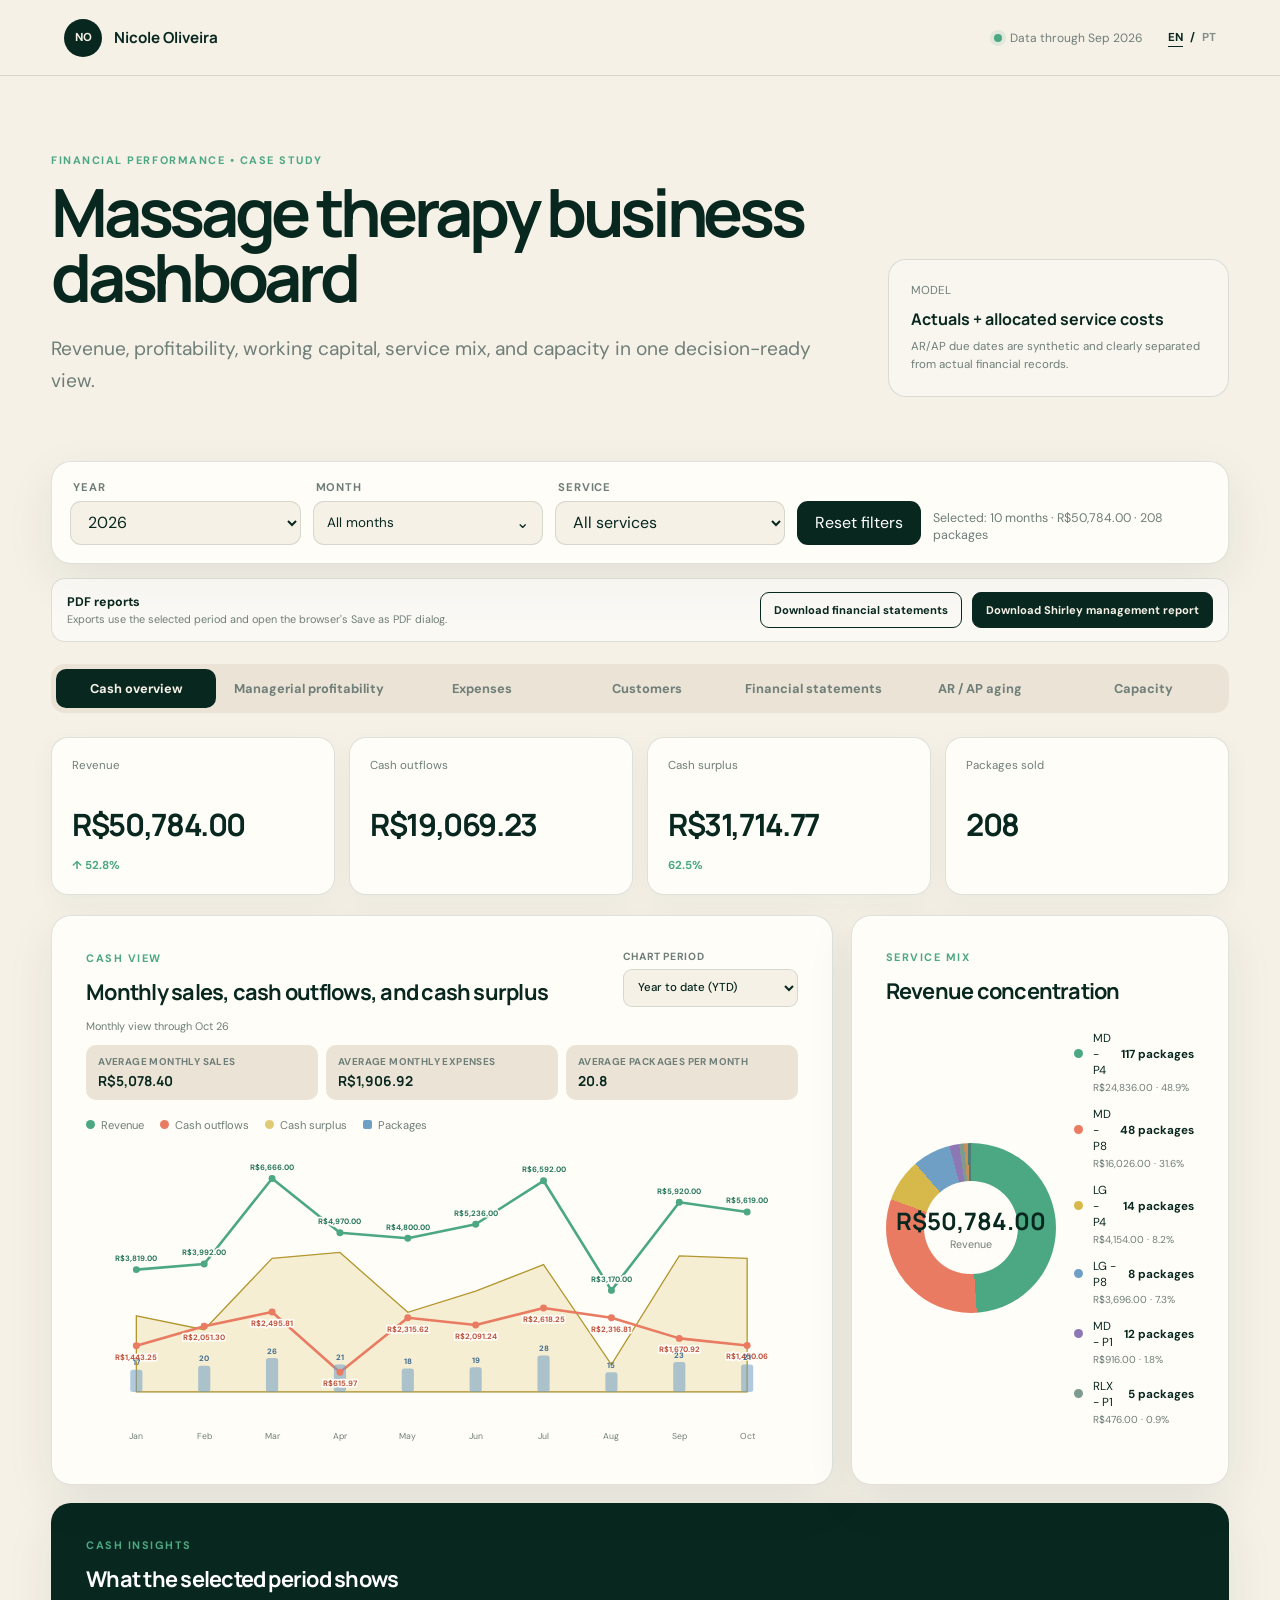
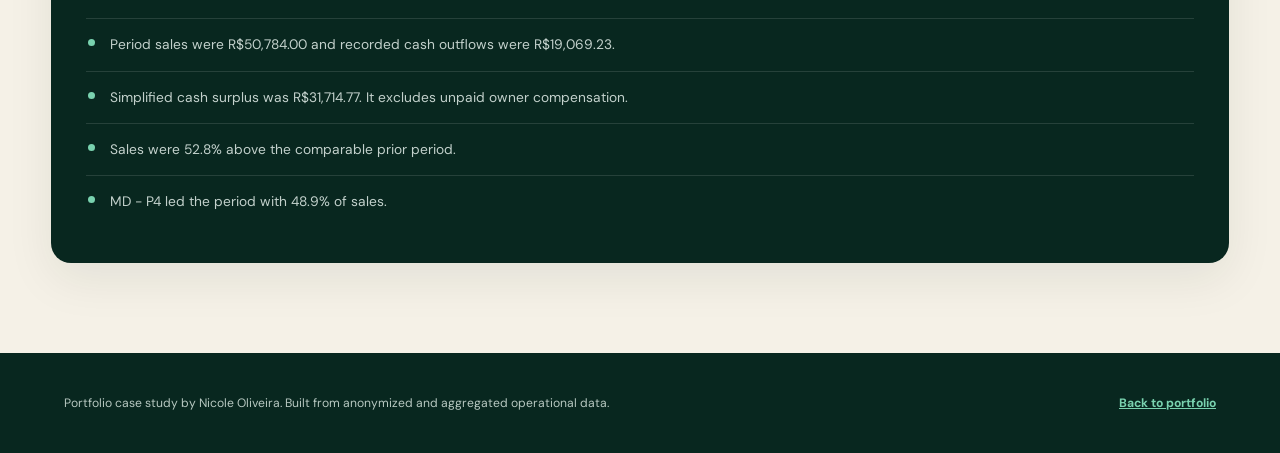
==== commit 1e0b6285: "Prevent stale dashboard data caching" ====
--- a/dashboard.html
+++ b/dashboard.html
@@ -116,6 +116,6 @@
     </main>
 
     <footer><p data-i18n="footer">Portfolio case study by Nicole Oliveira. Built from anonymized and aggregated operational data.</p><a id="footer-portfolio-link" href="index.html#projects" data-i18n="back">Back to portfolio</a></footer>
-    <script src="dashboard.js?v=20261113-1" defer></script>
+    <script src="dashboard.js?v=20261113-2" defer></script>
   </body>
 </html>
